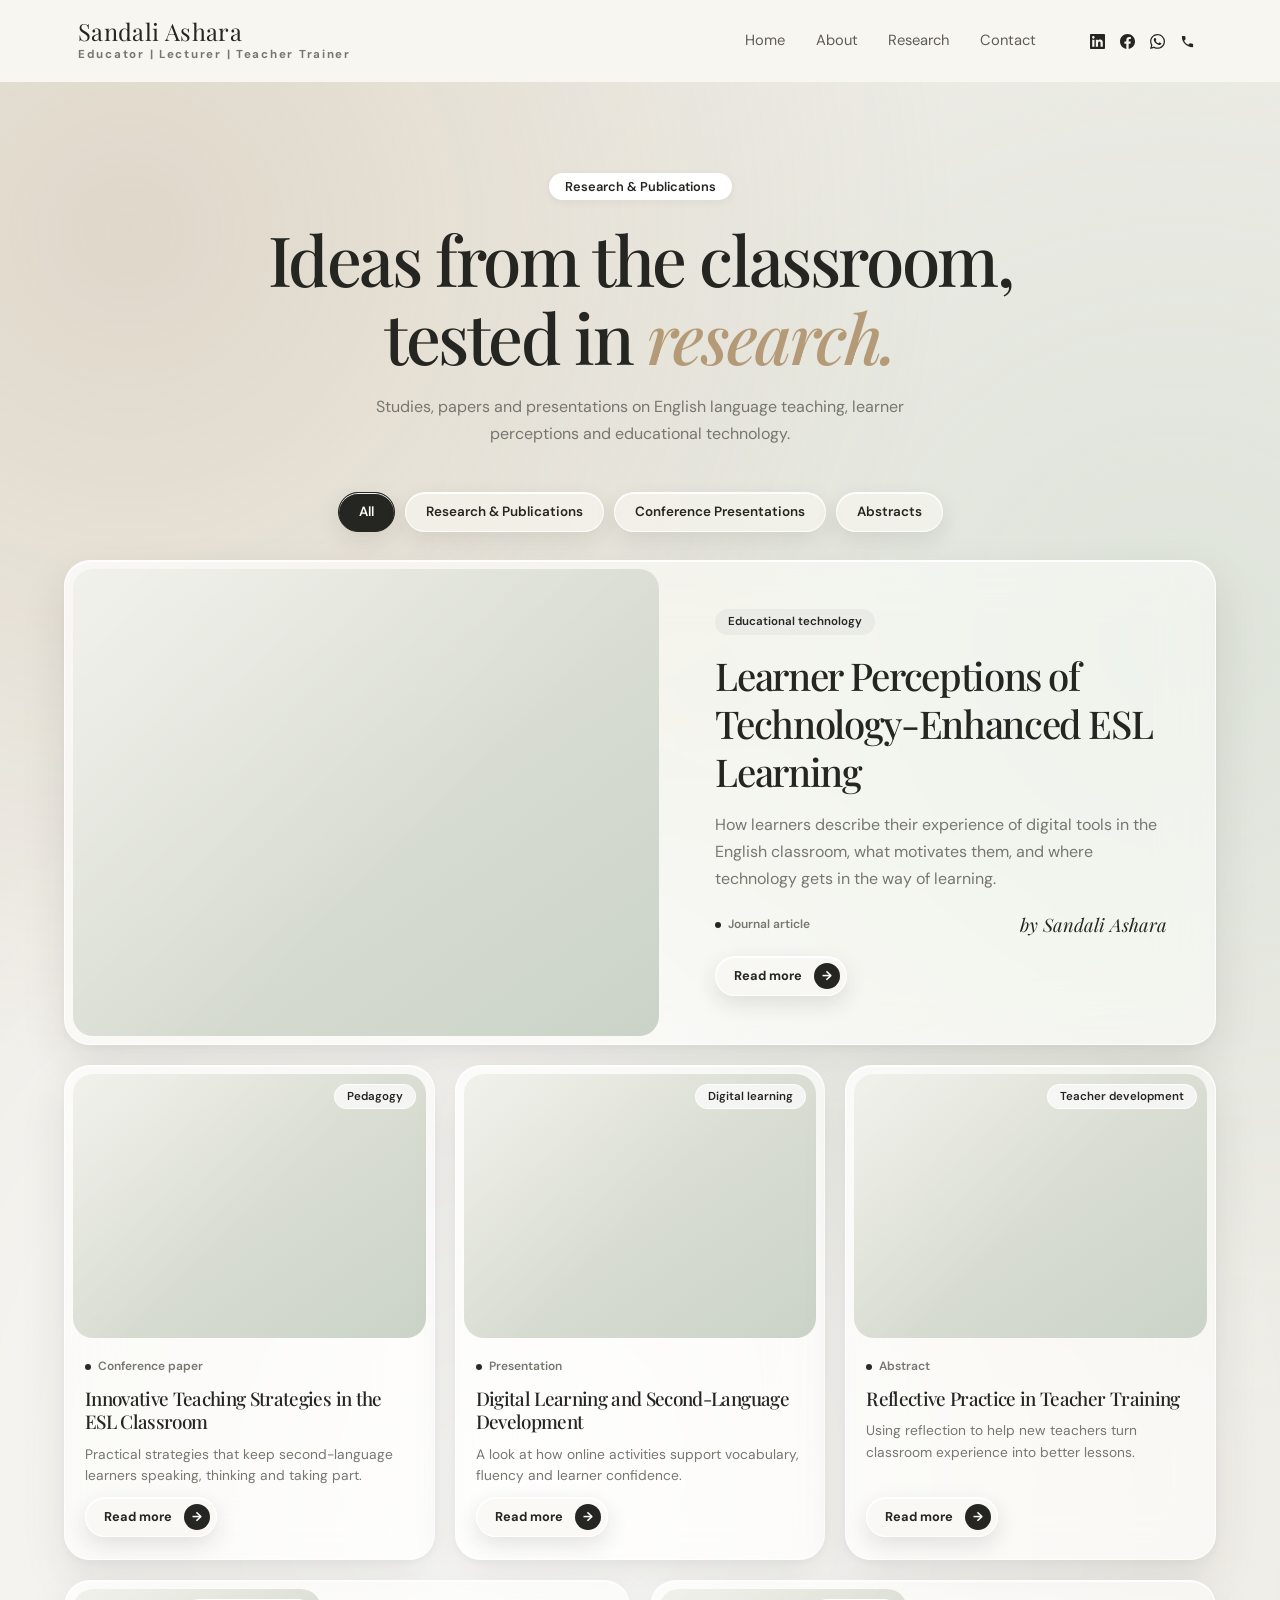
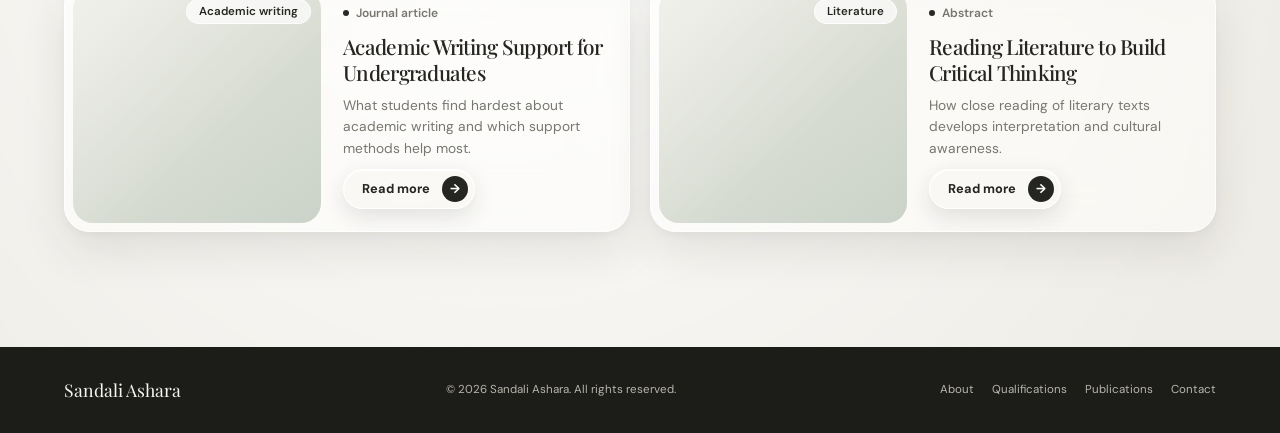
==== article.html @ e04f0fab "Add description of your changes here" ====
<!DOCTYPE html>
<html lang="en">
<head>

  <script async src="https://www.googletagmanager.com/gtm.js?id=GTM-PVGQPXVG"></script>
  <script>
  window.dataLayer = window.dataLayer || [];
  function gtag(){dataLayer.push(arguments);}
  gtag('js', new Date());
  </script>

  <meta charset="UTF-8">
  <meta name="viewport" content="width=device-width, initial-scale=1.0">
  <meta name="theme-color" content="#F8F6F1">
  <title>Research & Publications | Sandali Ashara</title>
  <meta name="description" content="Research and publications by Sandali Ashara in English language education, teaching strategies, educational technology and literature.">
  <link rel="icon" href="data:image/svg+xml,%3Csvg xmlns='http://www.w3.org/2000/svg' viewBox='0 0 64 64'%3E%3Crect width='64' height='64' rx='12' fill='%23252521'/%3E%3Ctext x='50%25' y='55%25' font-size='29' text-anchor='middle' fill='%23F8F6F1' font-family='Georgia'%3ESA%3C/text%3E%3C/svg%3E">

 <!-- EDIT HERE: Replace with the published website URL and social sharing image. -->
  <link rel="canonical" href="https://example.com/">
  <meta property="og:type" content="website">
  <meta property="og:title" content="Sandali Ashara | English Language Educator & Lecturer">
  <meta property="og:description" content="Empowering learners through language education, reflective teaching, and innovative learning experiences.">
  <meta property="og:url" content="https://example.com/">
  <meta property="og:image" content="https://imag.sandaliashara.com/asset/Sandali_Ashara_social_Banner.avif">
  <link rel="icon" href="data:image/svg+xml,%3Csvg xmlns='http://www.w3.org/2000/svg' viewBox='0 0 64 64'%3E%3Crect width='64' height='64' rx='12' fill='%23252521'/%3E%3Ctext x='50%25' y='55%25' font-size='29' text-anchor='middle' fill='%23F8F6F1' font-family='Georgia'%3ESA%3C/text%3E%3C/svg%3E">


  <link rel="preconnect" href="https://fonts.googleapis.com">
  <link rel="preconnect" href="https://fonts.gstatic.com" crossorigin>
  <link href="https://fonts.googleapis.com/css2?family=DM+Sans:wght@400;500;600;700&family=Playfair+Display:ital,wght@0,400;0,500;0,600;0,700;1,400;1,500&display=swap" rel="stylesheet">

  <style>
    /* =========================================================
       1. DESIGN TOKENS + BASE (same as home page)
       ========================================================= */
    :root {
      --ivory: #F8F6F1;
      --charcoal: #252521;
      --champagne: #B49A76;
      --sage: #DDE3DA;
      --muted: #77766F;
      --border: #E4E0D8;
      --white: #FFFFFF;
      --serif: "Playfair Display", Georgia, "Times New Roman", serif;
      --sans: "DM Sans", Arial, sans-serif;
      --container: 1180px;
      --gutter: clamp(20px, 5vw, 76px);
      --section-space: clamp(76px, 10vw, 142px);
      --ease: cubic-bezier(.22, .61, .36, 1);
      --duration: 650ms;
      --shadow: 0 22px 70px rgba(37, 37, 33, .10);
    }

    *, *::before, *::after { box-sizing: border-box; }
    html { scroll-behavior: smooth; scroll-padding-top: 90px; }
    body {
      margin: 0;
      background: var(--ivory);
      color: var(--charcoal);
      font-family: var(--sans);
      font-size: 16px;
      line-height: 1.7;
      -webkit-font-smoothing: antialiased;
      text-rendering: optimizeLegibility;
    }
    body.menu-open { overflow: hidden; }
    img { display: block; max-width: 100%; }
    a { color: inherit; text-decoration: none; }
    button, input, textarea { font: inherit; }
    button, a { -webkit-tap-highlight-color: transparent; }
    button { color: inherit; }
    ::selection { background: var(--sage); color: var(--charcoal); }
    :focus-visible { outline: 3px solid var(--champagne); outline-offset: 4px; }
    .container { width: min(var(--container), calc(100% - var(--gutter) * 2)); margin-inline: auto; }
    h1, h2, h3, p { margin-top: 0; }
    h1, h2, h3 { font-family: var(--serif); font-weight: 500; line-height: 1.12; letter-spacing: -.035em; }
    p { color: var(--muted); }
    .accent { color: var(--champagne); }

    /* =========================================================
       2. HEADER & NAVIGATION (unchanged from home page)
       ========================================================= */
    .site-header {
      position: sticky; top: 0; z-index: 1000; background: rgba(248,246,241,.94);
      border-bottom: 1px solid transparent; backdrop-filter: blur(16px);
      transition: border-color 250ms ease, box-shadow 250ms ease, background 250ms ease;
    }
    .site-header.is-scrolled { border-color: var(--border); box-shadow: 0 8px 28px rgba(37,37,33,.045); }
    .header-inner { min-height: 82px; display: flex; align-items: center; justify-content: space-between; gap: 28px; }
    .brand { display: inline-flex; flex-direction: column; gap: 1px; flex-shrink: 0; }
    .brand-name { font-family: var(--serif); font-size: 1.48rem; letter-spacing: .015em; line-height: 1.1; }
    .brand-tag { color: var(--muted); font-size: .72rem; font-weight: 700; letter-spacing: .15em; }
    .desktop-nav { display: flex; align-items: center; gap: clamp(15px, 2vw, 29px); margin-left: auto; }
    .nav-link { position: relative; padding: 10px 0; font-size: .76rem; color: #5f5d56; white-space: nowrap; }
    .nav-link::after { position: absolute; content: ""; left: 0; right: 100%; bottom: 4px; height: 1px; background: var(--champagne); transition: right 250ms var(--ease); }
    .nav-link:hover::after, .nav-link[aria-current="page"]::after { right: 0; }
    .header-socials { display: flex; align-items: center; gap: 0; margin-left: 18px; }
    .icon-link {
  width: 30px; height: 30px; display: inline-grid; place-items: center; border: 1px solid transparent;
  border-radius: 50%; color: var(--charcoal); transition: background 220ms ease, border-color 220ms ease, transform 220ms ease;
}
    .icon-link:hover { background: var(--white); border-color: var(--border); transform: translateY(-2px); }
    .icon-link svg { width: 15px; height: 15px; fill: currentColor; stroke: none; }
    .icon-link:hover { color: var(--champagne); }
    .menu-toggle { display: none; width: 44px; height: 44px; background: transparent; border: 1px solid var(--border); cursor: pointer; }
    .menu-toggle span { display: block; width: 18px; height: 1px; background: var(--charcoal); margin: 5px auto; transition: transform 220ms ease; }

    /* =========================================================
       3. RESEARCH PAGE CONTENT
       ========================================================= */
    .research-section {
      position: relative; overflow: hidden;
      padding-bottom: clamp(70px, 9vw, 120px);
      background:
        radial-gradient(circle at 10% 8%, rgba(180,154,118,.26), transparent 40%),
        radial-gradient(circle at 92% 30%, rgba(221,227,218,.95), transparent 44%),
        radial-gradient(circle at 40% 75%, rgba(255,255,255,.9), transparent 50%),
        #EFEDE7;
    }
    .research-intro { text-align: center; padding: clamp(48px, 7vw, 96px) 0 clamp(28px, 4vw, 44px); }
    .research-pill {
      display: inline-block; padding: 3px 16px; margin-bottom: 20px; border-radius: 999px;
      background: var(--white); font-size: .8rem; font-weight: 600; color: var(--charcoal);
      box-shadow: 0 2px 8px rgba(37,37,33,.06);
    }
    .research-intro h1 { max-width: 820px; margin: 0 auto 18px; font-size: clamp(2.4rem, 5.4vw, 4.6rem); }
    .research-intro h1 em { font-style: italic; color: var(--champagne); }
    .research-intro p { max-width: 560px; margin: 0 auto; }

    /* Category filter buttons */
    .research-filters { display: flex; flex-wrap: wrap; justify-content: center; gap: 10px; margin-bottom: 28px; }
    .filter-btn {
      padding: 8px 20px; border-radius: 999px; cursor: pointer;
      font-size: .84rem; font-weight: 600; color: var(--charcoal);
      border: 1px solid rgba(255,255,255,.85); background: rgba(248,246,241,.65);
      backdrop-filter: blur(20px) saturate(180%); -webkit-backdrop-filter: blur(20px) saturate(180%);
      box-shadow: 0 8px 22px rgba(37,37,33,.10), inset 0 1px 0 rgba(255,255,255,.95);
      transition: transform 300ms var(--ease), background 300ms var(--ease), color 300ms var(--ease);
    }
    .filter-btn:hover { transform: translateY(-2px); }
    .filter-btn:active { transform: scale(.96); }
    .filter-btn.is-active { background: var(--charcoal); border-color: var(--charcoal); color: var(--white); }

    /* Glass plate (same iPhone glass as the header and logo plates) */
    .glass {
      position: relative; overflow: hidden;
      border: 1px solid rgba(255,255,255,.8); border-radius: 26px;
      background: rgba(255,255,255,.55);
      backdrop-filter: blur(26px) saturate(180%);
      -webkit-backdrop-filter: blur(26px) saturate(180%);
      box-shadow: 0 18px 45px rgba(37,37,33,.10), 0 4px 10px rgba(37,37,33,.04), inset 0 1px 0 rgba(255,255,255,.95);
      transition: box-shadow 400ms var(--ease), background 400ms var(--ease), opacity 650ms var(--ease), transform 650ms var(--ease);
    }
    .glass::before {
      content: ""; position: absolute; inset: 0; z-index: 2; pointer-events: none;
      background: linear-gradient(135deg, rgba(255,255,255,.45), rgba(255,255,255,0) 40%);
    }
    @media (hover: hover) {
      .glass:hover { background: rgba(255,255,255,.78); box-shadow: 0 30px 70px rgba(37,37,33,.16), inset 0 1px 0 #fff; }
    }
    .cards-motion .glass { opacity: 0; transform: translateY(22px); }
    .cards-motion .glass.in { opacity: 1; transform: none; }

    /* Grid: 6 columns. Normal cards span 2 (3 per row) */
    .research-grid { display: grid; grid-template-columns: repeat(6, minmax(0, 1fr)); gap: 20px; margin-top: 20px; }
    .card { display: flex; flex-direction: column; }
    .research-grid .card { grid-column: span 2; }
    .thumb {
      position: relative; margin: 8px 8px 0; border-radius: 20px; overflow: hidden;
      aspect-ratio: 4 / 3; background: linear-gradient(145deg, #e7e7dd, #cbd3c8);
    }
    .thumb img { width: 100%; height: 100%; object-fit: cover; transition: transform 700ms var(--ease); }
    .glass:hover .thumb img { transform: scale(1.05); }
    .tag {
      position: absolute; top: 10px; right: 10px; z-index: 3; padding: 2px 12px; border-radius: 999px;
      font-size: .72rem; font-weight: 600; color: var(--charcoal);
      background: rgba(255,255,255,.7); border: 1px solid rgba(255,255,255,.8);
      backdrop-filter: blur(12px); -webkit-backdrop-filter: blur(12px);
    }
    .card-body { display: flex; flex-direction: column; flex: 1; gap: 10px; padding: 18px 20px 22px; }
    .card h3 { margin: 0; font-size: 1.18rem; line-height: 1.25; }
    .card .desc { margin: 0; font-size: .86rem; line-height: 1.55; }
    .meta { font-size: .75rem; font-weight: 600; color: var(--muted); }
    .meta::before { content: ""; display: inline-block; width: 6px; height: 6px; margin-right: 7px; border-radius: 50%; background: var(--charcoal); vertical-align: middle; }

    /* Wide cards (JS adds .wide to the last row when it is not full): image left, text right */
    .research-grid .card.wide { grid-column: span var(--span, 3); flex-direction: row; }
    .research-grid .card.wide .thumb { flex: 0 0 44%; margin: 8px; aspect-ratio: auto; min-height: 230px; }
    .research-grid .card.wide .card-body { justify-content: center; padding: 22px 24px 22px 14px; }
    .research-grid .card.wide h3 { font-size: 1.3rem; }

    /* Read more: glass pill */
    .more {
      align-self: flex-start; margin-top: auto; position: relative; overflow: hidden; isolation: isolate;
      display: inline-flex; align-items: center; gap: 12px; padding: 6px 6px 6px 18px; border-radius: 999px;
      font-size: .8rem; font-weight: 700; border: 1px solid rgba(255,255,255,.85);
      background: rgba(248,246,241,.65);
      backdrop-filter: blur(20px) saturate(180%); -webkit-backdrop-filter: blur(20px) saturate(180%);
      box-shadow: 0 8px 22px rgba(37,37,33,.12), inset 0 1px 0 rgba(255,255,255,.95);
      transition: transform 300ms var(--ease), box-shadow 300ms var(--ease);
    }
    .more .arrow {
      display: inline-grid; place-items: center; width: 26px; height: 26px; border-radius: 50%;
      background: var(--charcoal); color: var(--white); transition: transform 300ms var(--ease), background 300ms;
    }
    .more:hover { transform: translateY(-2px); }
    .more:hover .arrow { transform: translateX(3px); background: var(--champagne); }
    .more:active { transform: scale(.95); transition-duration: 120ms; }
    .more .ripple {
      position: absolute; z-index: -1; width: 20px; height: 20px; margin: -10px 0 0 -10px; border-radius: 50%;
      background: rgba(180,154,118,.45); pointer-events: none; transform: scale(0);
      animation: more-ripple 650ms var(--ease) forwards;
    }
    @keyframes more-ripple { to { transform: scale(14); opacity: 0; } }

    /* Featured (first) card */
    .featured { display: grid; grid-template-columns: 1.1fr 1fr; }
    .featured .thumb { margin: 8px; aspect-ratio: auto; min-height: 380px; }
    .featured .card-body { justify-content: center; padding: clamp(24px, 4vw, 48px); gap: 16px; }
    .featured h3 { margin: 0; font-size: clamp(1.8rem, 3vw, 2.7rem); }
    .featured .desc { max-width: 460px; margin: 0; font-size: 1rem; line-height: 1.7; }
    .featured .tag { position: static; align-self: flex-start; background: rgba(37,37,33,.06); border-color: transparent; }
    .featured .foot { display: flex; align-items: center; justify-content: space-between; gap: 16px; flex-wrap: wrap; }
    .featured .more { margin-top: 0; }
    .by { font-family: var(--serif); font-style: italic; font-size: 1.15rem; color: var(--charcoal); }

    /* Tablet: 2 columns, the odd last card fills the row */
    @media (max-width: 1100px) {
      .research-grid { grid-template-columns: repeat(2, minmax(0, 1fr)); }
      .research-grid .card,
      .research-grid .card.wide { grid-column: auto; }
      .research-grid .card.wide { flex-direction: column; }
      .research-grid .card.wide .thumb { flex: none; margin: 8px 8px 0; min-height: 0; aspect-ratio: 4 / 3; }
      .research-grid .card.wide .card-body { padding: 18px 20px 22px; justify-content: flex-start; }
      .research-grid .card.wide h3 { font-size: 1.18rem; }
      .research-grid .card:last-child:nth-child(odd) { grid-column: 1 / -1; }
      .research-grid .card:last-child:nth-child(odd) .thumb { aspect-ratio: 16 / 9; }
    }
    @media (max-width: 800px) {
      .featured { grid-template-columns: 1fr; }
      .featured .thumb { min-height: 240px; aspect-ratio: 16 / 10; }
    }
    /* Mobile: 1 column */
    @media (max-width: 620px) {
      .research-grid { grid-template-columns: 1fr; }
      .research-grid .card:last-child:nth-child(odd) { grid-column: auto; }
      .research-grid .card:last-child:nth-child(odd) .thumb { aspect-ratio: 4 / 3; }
    }

    /* =========================================================
       4. FOOTER (unchanged from home page)
       ========================================================= */
    .site-footer { background: #1c1c19; color: var(--ivory); padding: 28px 0; }
    .footer-inner { display: flex; justify-content: space-between; align-items: center; gap: 20px; }
    .footer-brand { font-family: var(--serif); font-size: 1.1rem; }
    .footer-copy, .footer-links { color: #b7b5ac; font-size: .72rem; }
    .footer-links { display: flex; gap: 18px; flex-wrap: wrap; }
    .footer-links a:hover { color: var(--ivory); }

    /* =========================================================
       5. HEADER / FOOTER RESPONSIVE (unchanged from home page)
       ========================================================= */
    @media (max-width: 1100px) {
      .desktop-nav { gap: 15px; }
      .nav-link { font-size: .71rem; }
      .header-inner { gap: 18px; }
      .header-socials { gap: 3px; }
    }
    @media (max-width: 900px) {
      .header-inner { min-height: 74px; }
      .desktop-nav {
        display: none; position: fixed; inset: 74px 0 0; padding: 28px var(--gutter) 40px;
        background: var(--ivory); flex-direction: column; align-items: stretch; gap: 0;
        overflow-y: auto; border-top: 1px solid var(--border);
      }
      .desktop-nav.is-open { display: flex; }
      .nav-link { font-size: 1.05rem; padding: 17px 0; border-bottom: 1px solid var(--border); }
      .nav-link::after { display: none; }
      .header-socials { margin-left: auto; }
      .menu-toggle { display: block; }
    }
    @media (max-width: 620px) {
      :root { --gutter: 22px; --section-space: 74px; }
      body { font-size: 15px; }
      .header-inner { min-height: 68px; gap: 10px; }
      .brand-name { font-size: 1.1rem; }
      .brand-tag { font-size: .5rem; }
      .desktop-nav { inset-block-start: 68px; }
      .header-socials { gap: 0; }
      .icon-link { width: 32px; height: 34px; }
      .icon-link svg { width: 16px; height: 16px; }
      .menu-toggle { width: 39px; height: 39px; flex-shrink: 0; }
      .footer-inner { align-items: flex-start; flex-direction: column; gap: 12px; }
      .footer-links { gap: 14px; }
    }
    @media (max-width: 360px) {
      .header-socials .icon-link:first-child { display: none; }
      .brand-name { font-size: 1rem; }
    }

/* =========================================================
   MOBILE MENU: Apple-style glass panel + animation
   ========================================================= */
.nav-socials { display: none; }

@media (max-width: 900px) {
  .site-header {
    background: transparent;
    backdrop-filter: none;
    -webkit-backdrop-filter: none;
  }
  .site-header::before {
    content: "";
    position: absolute;
    inset: 0;
    z-index: -1;
    background: rgba(248,246,241,.72);
    backdrop-filter: blur(20px) saturate(180%);
    -webkit-backdrop-filter: blur(20px) saturate(180%);
  }

  .header-socials { display: none; }
  .menu-toggle { margin-left: auto; }

  .menu-toggle span { transition: transform 300ms var(--ease); }
  .menu-toggle[aria-expanded="true"] span:first-child { transform: translateY(3px) rotate(45deg); }
  .menu-toggle[aria-expanded="true"] span:last-child { transform: translateY(-3px) rotate(-45deg); }

  .desktop-nav {
    display: flex;
    position: fixed;
    top: 82px;
    left: 14px;
    right: 14px;
    bottom: auto;
    max-height: calc(100vh - 100px);
    max-height: calc(100dvh - 100px);
    padding: 10px 24px 22px;
    margin: 0;
    flex-direction: column;
    align-items: stretch;
    gap: 0;
    overflow-y: auto;
    border: 1px solid rgba(255,255,255,.65);
    border-radius: 26px;
    background: rgba(248,246,241,.58);
    backdrop-filter: blur(30px) saturate(190%);
    -webkit-backdrop-filter: blur(30px) saturate(190%);
    box-shadow: 0 24px 60px rgba(37,37,33,.18), inset 0 1px 0 rgba(255,255,255,.8);
    opacity: 0;
    visibility: hidden;
    pointer-events: none;
    transform: translateY(-14px) scale(.97);
    transform-origin: top right;
    transition: opacity 320ms var(--ease), transform 420ms var(--ease), visibility 0s linear 420ms;
  }
  .desktop-nav.is-open {
    opacity: 1;
    visibility: visible;
    pointer-events: auto;
    transform: translateY(0) scale(1);
    transition: opacity 320ms var(--ease), transform 420ms var(--ease), visibility 0s;
  }

  .nav-link {
    border-bottom: 1px solid rgba(37,37,33,.08);
    font-size: 1.5rem;
    opacity: 0;
    transform: translateY(10px);
    transition: opacity 400ms var(--ease), transform 400ms var(--ease);
  }
  .nav-link:nth-child(5) { border-bottom: 0; }
  .desktop-nav.is-open .nav-link { opacity: 1; transform: none; }
  .desktop-nav.is-open .nav-link:nth-child(1) { transition-delay: 80ms; }
  .desktop-nav.is-open .nav-link:nth-child(2) { transition-delay: 130ms; }
  .desktop-nav.is-open .nav-link:nth-child(3) { transition-delay: 180ms; }
  .desktop-nav.is-open .nav-link:nth-child(4) { transition-delay: 230ms; }
  .desktop-nav.is-open .nav-link:nth-child(5) { transition-delay: 280ms; }

  .nav-socials {
    display: flex;
    justify-content: center;
    align-items: center;
    border-top: 0;
    gap: 10px;
    margin-top: 10px;
    padding-top: 20px;
    opacity: 0;
    transform: translateY(10px);
    transition: opacity 400ms var(--ease), transform 400ms var(--ease);
  }
  .desktop-nav.is-open .nav-socials { opacity: 1; transform: none; transition-delay: 340ms; }
  .nav-socials .icon-link {
    width: 30px;
    height: 30px;
    background: rgba(255,255,255,.55);
    border-color: rgba(255,255,255,.8);
  }
  .nav-socials .icon-link svg { width: 15px; height: 15px; }
}

@media (max-width: 620px) {
  .desktop-nav { top: 76px; }
}

    @media (prefers-reduced-motion: reduce) {
      html { scroll-behavior: auto; }
      *, *::before, *::after { animation-duration: .01ms !important; animation-iteration-count: 1 !important; transition-duration: .01ms !important; scroll-behavior: auto !important; }
      .cards-motion .glass { opacity: 1 !important; transform: none !important; }
    }

    @media (min-width: 901px) {
  .desktop-nav .nav-link {
    font-size: .92rem;
  }
  .desktop-nav { gap: clamp(18px, 2.4vw, 34px); }
}

/* =========================================================
   DESKTOP: floating glass header on scroll
   ========================================================= */
@media (min-width: 901px) {
  .site-header {
    top: 0;
    background: transparent;
    backdrop-filter: none;
    -webkit-backdrop-filter: none;
    border-color: transparent;
    box-shadow: none;
    transition: top 450ms var(--ease);
  }

  .site-header::before {
    content: "";
    position: absolute;
    z-index: -1;
    top: 0;
    bottom: 0;
    left: 0;
    right: 0;
    background: rgba(248,246,241,.94);
    border: 1px solid transparent;
    border-radius: 0;
    backdrop-filter: blur(16px);
    -webkit-backdrop-filter: blur(16px);
    transition:
      left 450ms var(--ease),
      right 450ms var(--ease),
      top 450ms var(--ease),
      bottom 450ms var(--ease),
      border-radius 450ms var(--ease),
      background 450ms var(--ease),
      border-color 450ms var(--ease),
      box-shadow 450ms var(--ease);
  }

  .site-header.is-scrolled { top: 12px; }

  .site-header.is-scrolled::before {
    left: max(16px, calc((100% - 1240px) / 2));
    right: max(16px, calc((100% - 1240px) / 2));
    bottom: -2px;
    background: rgba(248,246,241,.58);
    border-color: rgba(255,255,255,.7);
    border-radius: 999px;
    backdrop-filter: blur(26px) saturate(180%);
    -webkit-backdrop-filter: blur(26px) saturate(180%);
    box-shadow: 0 18px 50px rgba(37,37,33,.14), inset 0 1px 0 rgba(255,255,255,.85);
  }

  .site-header.is-scrolled .header-inner {
    animation: header-pop 520ms var(--ease);
  }
  @keyframes header-pop {
    from { transform: translateY(-8px) scale(.985); opacity: .6; }
    to   { transform: translateY(0) scale(1); opacity: 1; }
  }

  .header-inner {
    min-height: 82px;
    padding-inline: 14px;
    transition: padding 450ms var(--ease);
  }
  .site-header.is-scrolled .header-inner { padding-inline: 34px; }
}

@media (min-width: 901px) {
  .site-header,
  .site-header.is-scrolled {
    border-bottom: 0 !important;
    border-color: transparent !important;
    box-shadow: none !important;
  }
}

@media (max-width: 900px) {
  .desktop-nav .nav-link {
    font-size: 1rem !important;
    text-align: center;
    padding: 15px 0;
  }
}

/* =========================================================
   MOBILE: floating glass header on scroll (small corners)
   ========================================================= */
@media (max-width: 900px) {
  .site-header {
    top: 0;
    border-bottom: 0 !important;
    border-color: transparent !important;
    box-shadow: none !important;
    transition: top 450ms var(--ease);
  }

  .site-header::before {
    top: 0;
    bottom: 0;
    left: 0;
    right: 0;
    background: rgba(248,246,241,.94);
    border: 1px solid transparent;
    border-radius: 0;
    transition:
      left 450ms var(--ease),
      right 450ms var(--ease),
      top 450ms var(--ease),
      bottom 450ms var(--ease),
      border-radius 450ms var(--ease),
      background 450ms var(--ease),
      border-color 450ms var(--ease),
      box-shadow 450ms var(--ease);
  }

  .site-header.is-scrolled { top: 10px; }

  .site-header.is-scrolled::before {
    left: 12px;
    right: 12px;
    bottom: -2px;
    background: rgba(248,246,241,.58);
    border-color: rgba(255,255,255,.7);
    border-radius: 14px;
    backdrop-filter: blur(26px) saturate(180%);
    -webkit-backdrop-filter: blur(26px) saturate(180%);
    box-shadow: 0 14px 40px rgba(37,37,33,.14), inset 0 1px 0 rgba(255,255,255,.85);
  }

  .site-header.is-scrolled .header-inner {
    animation: header-pop-m 520ms var(--ease);
  }
  @keyframes header-pop-m {
    from { transform: translateY(-8px) scale(.985); opacity: .6; }
    to   { transform: translateY(0) scale(1); opacity: 1; }
  }

  .header-inner { padding-inline: 4px; transition: padding 450ms var(--ease); }
  .site-header.is-scrolled .header-inner { padding-inline: 18px; }

  .site-header.is-scrolled .desktop-nav { top: 84px; }
}

@media (max-width: 620px) {
  .site-header.is-scrolled .desktop-nav { top: 76px; }
}

@media (max-width: 900px) {
  .site-header .desktop-nav {
    top: 84px;
    max-height: calc(100vh - 104px);
    max-height: calc(100dvh - 104px);
  }
  .site-header.is-scrolled .desktop-nav {
    top: 98px;
    max-height: calc(100vh - 118px);
    max-height: calc(100dvh - 118px);
  }
}

@media (max-width: 620px) {
  .site-header .desktop-nav {
    top: 78px;
    max-height: calc(100vh - 98px);
    max-height: calc(100dvh - 98px);
  }
  .site-header.is-scrolled .desktop-nav {
    top: 92px;
    max-height: calc(100vh - 112px);
    max-height: calc(100dvh - 112px);
  }
}





/* =========================================================
   MESSAGE POPUP (expands from the Read more button)
   ========================================================= */
body.msg-lock { overflow: hidden; }
.msg-backdrop {
  position: fixed; inset: 0; z-index: 2000; background: rgba(37,37,33,.26);
  opacity: 0; visibility: hidden;
  backdrop-filter: blur(0) saturate(100%); -webkit-backdrop-filter: blur(0) saturate(100%);
  transition: opacity 450ms var(--ease), backdrop-filter 450ms var(--ease), -webkit-backdrop-filter 450ms var(--ease), visibility 0s linear 450ms;
}
.msg-backdrop.show {
  opacity: 1; visibility: visible;
  backdrop-filter: blur(14px) saturate(140%); -webkit-backdrop-filter: blur(14px) saturate(140%);
  transition-delay: 0s;
}
.msg-card {
  position: fixed; z-index: 2001; display: none; overflow: hidden; overscroll-behavior: contain;
  border: 1px solid rgba(255,255,255,.75);
  background: rgba(250,248,243,.64);
  backdrop-filter: blur(34px) saturate(190%); -webkit-backdrop-filter: blur(34px) saturate(190%);
  box-shadow: 0 34px 90px rgba(37,37,33,.24), 0 6px 16px rgba(37,37,33,.06), inset 0 1px 0 rgba(255,255,255,.9);
  will-change: left, top, width, height;
}
.msg-card::before {
  content: ""; position: absolute; inset: 0; pointer-events: none;
  background: linear-gradient(140deg, rgba(255,255,255,.5), rgba(255,255,255,0) 42%);
}
.msg-inner { position: relative; z-index: 2; display: flex; flex-direction: column; gap: 8px; padding: 16px 18px 18px; }

.msg-head { display: flex; align-items: center; justify-content: space-between; gap: 12px; margin-bottom:4px;} 

.msg-title { margin: 0; font-size: 1.35rem; }
.msg-title em { font-style: italic; color: var(--champagne); }
.msg-x {
  width: 34px; height: 34px; display: grid; place-items: center; flex-shrink: 0; cursor: pointer;
  border-radius: 50%; font-size: 1.3rem; line-height: 1; color: var(--charcoal);
  border: 1px solid rgba(255,255,255,.85); background: rgba(255,255,255,.55);
  transition: transform 300ms var(--ease), background 300ms var(--ease);
}
.msg-x:hover { transform: rotate(90deg); background: #fff; }
.msg-label { font-size: .74rem; font-weight: 700; letter-spacing: .08em; text-transform: uppercase; color: var(--muted); margin-bottom: -4px; }

.msg-field {
  width: 100%;
  padding: 10px 14px;
  font-size: 15px;
  color: var(--charcoal);
  border: 1px solid rgba(37,37,33,.09);
  border-radius: 12px;
  background: rgba(255,255,255,.55);
  box-shadow: inset 0 1px 2px rgba(37,37,33,.04);
  transition: border-color 250ms ease, background 250ms ease, box-shadow 250ms ease;
}

.msg-field::placeholder { color: #9b9a92; }
.msg-field:focus { outline: none; border-color: var(--champagne); background: rgba(255,255,255,.9); box-shadow: 0 0 0 4px rgba(180,154,118,.18); }

.msg-text {
  min-height: 90px;
  resize: vertical;
  border-radius: 16px;
  line-height: 1.5;
}

.msg-error { min-height: 1.2em; margin: 0; font-size: .8rem; font-weight: 600; color: #a2483b; }
.msg-send {
  width: 100%; padding: 14px 20px; cursor: pointer; border: 0; border-radius: 999px;
  font-size: .95rem; font-weight: 700; color: #fff; background: var(--charcoal);
  box-shadow: 0 12px 26px rgba(37,37,33,.22);
  transition: transform 300ms var(--ease), background 300ms var(--ease), opacity 300ms;
}
.msg-send:hover { background: #3a3a34; transform: translateY(-2px); }
.msg-send:active { transform: scale(.97); }
.msg-send:disabled { opacity: .65; cursor: progress; transform: none; }
.msg-cancel {
  align-self: center; padding: 7px 22px; cursor: pointer; border-radius: 999px;
  font-size: .8rem; font-weight: 600; color: var(--charcoal);
  border: 1px solid rgba(255,255,255,.85); background: rgba(255,255,255,.5);
  transition: transform 300ms var(--ease), background 300ms var(--ease);
}
.msg-cancel:hover { background: #fff; transform: translateY(-1px); }
.msg-cancel:active { transform: scale(.95); }
.msg-toast {
  position: fixed; z-index: 2100; top: 22px; left: 50%; opacity: 0; pointer-events: none;
  transform: translate(-50%, -60px); display: inline-flex; align-items: center; gap: 10px;
  padding: 11px 22px 11px 12px; border-radius: 999px; font-size: .92rem; font-weight: 700; color: var(--charcoal);
  border: 1px solid rgba(255,255,255,.8); background: rgba(250,248,243,.7);
  backdrop-filter: blur(26px) saturate(180%); -webkit-backdrop-filter: blur(26px) saturate(180%);
  box-shadow: 0 18px 50px rgba(37,37,33,.18), inset 0 1px 0 rgba(255,255,255,.9);
}
.msg-tick { display: grid; place-items: center; width: 26px; height: 26px; border-radius: 50%; background: var(--charcoal); color: #fff; font-size: .8rem; }
@media (max-width: 620px) {

  .msg-card{
    max-height: calc(100dvh - 20px);
  }

  .msg-inner{
    padding: 14px 16px 16px;
    gap: 6px;
  }

  .msg-title{
    font-size:1.1rem;
  }

  .msg-field{
    padding:9px 12px;
    font-size:14px;
  }

  .msg-text{
    min-height:80px;
  }

  .msg-send,
  .msg-cancel{
    padding:12px 10px;
  }
}


  </style>
</head>

<body>
  <!-- =======================================================
       HEADER — Replace placeholder contact/social destinations
       ======================================================= -->
  <header class="site-header" id="siteHeader">
    <div class="container header-inner">
      <a class="brand" href="index.html" aria-label="Sandali Ashara — Home">
        <span class="brand-name">Sandali Ashara</span>
        <span class="brand-tag">Educator | Lecturer | Teacher Trainer</span>
      </a>

      <nav class="desktop-nav" id="primaryNav" aria-label="Main navigation">
        <a class="nav-link" href="index.html">Home</a>
        <a class="nav-link" href="index.html#about">About</a>
        <a class="nav-link" href="article.html">Research</a>
        <a class="nav-link" href="index.html#contact">Contact</a>
      </nav>

      <div class="header-socials" aria-label="Contact and social links">
  <!-- LinkedIn -->
  <a class="icon-link" href="https://lk.linkedin.com/in/sandali-ashara-78029792" target="_blank" rel="noopener noreferrer" data-placeholder-link aria-label="LinkedIn profile" title="LinkedIn">
    <svg viewBox="0 0 24 24" aria-hidden="true"><path d="M20.447 20.452h-3.554v-5.569c0-1.328-.027-3.037-1.852-3.037-1.853 0-2.136 1.445-2.136 2.939v5.667H9.351V9h3.414v1.561h.046c.477-.9 1.637-1.85 3.37-1.85 3.601 0 4.267 2.37 4.267 5.455v6.286zM5.337 7.433a2.062 2.062 0 1 1 0-4.125 2.062 2.062 0 0 1 0 4.125zM7.119 20.452H3.555V9h3.564v11.452zM22.225 0H1.771C.792 0 0 .774 0 1.729v20.542C0 23.227.792 24 1.771 24h20.451C23.2 24 24 23.227 24 22.271V1.729C24 .774 23.2 0 22.222 0h.003z"/></svg>
  </a>

  <!-- Facebook -->
<a class="icon-link" href="https://facebook.com/SandaliLit/" target="_blank" rel="noopener noreferrer" data-placeholder-link aria-label="Facebook profile (update link)" title="Facebook">
  <svg viewBox="0 0 24 24" aria-hidden="true"><path d="M24 12.073c0-6.627-5.373-12-12-12s-12 5.373-12 12c0 5.99 4.388 10.954 10.125 11.854v-8.385H7.078v-3.47h3.047V9.43c0-3.007 1.792-4.669 4.533-4.669 1.312 0 2.686.235 2.686.235v2.953H15.83c-1.491 0-1.956.925-1.956 1.874v2.25h3.328l-.532 3.47h-2.796v8.385C19.612 23.027 24 18.062 24 12.073z"/></svg>
</a>

<!-- WhatsApp -->
  <a class="icon-link" href="https://wa.me/94713164826" target="_blank" rel="noopener noreferrer" data-placeholder-link aria-label="WhatsApp (update link)" title="WhatsApp">
    <svg viewBox="0 0 24 24" aria-hidden="true"><path d="M17.472 14.382c-.297-.149-1.758-.867-2.03-.967-.273-.099-.471-.148-.67.15-.197.297-.767.966-.94 1.164-.173.199-.347.223-.644.075-.297-.15-1.255-.463-2.39-1.475-.883-.788-1.48-1.761-1.653-2.059-.173-.297-.018-.458.13-.606.134-.133.298-.347.446-.52.149-.174.198-.298.298-.497.099-.198.05-.371-.025-.52-.075-.149-.669-1.612-.916-2.207-.242-.579-.487-.5-.669-.51-.173-.008-.371-.01-.57-.01-.198 0-.52.074-.792.372-.272.297-1.04 1.016-1.04 2.479 0 1.462 1.065 2.875 1.213 3.074.149.198 2.096 3.2 5.077 4.487.709.306 1.262.489 1.694.625.712.227 1.36.195 1.871.118.571-.085 1.758-.719 2.006-1.413.248-.694.248-1.289.173-1.413-.074-.124-.272-.198-.57-.347m-5.421 7.403h-.004a9.87 9.87 0 0 1-5.031-1.378l-.361-.214-3.741.982.998-3.648-.235-.374a9.86 9.86 0 0 1-1.51-5.26c.001-5.45 4.436-9.884 9.888-9.884 2.64 0 5.122 1.03 6.988 2.898a9.825 9.825 0 0 1 2.893 6.994c-.003 5.45-4.437 9.884-9.885 9.884m8.413-18.297A11.815 11.815 0 0 0 12.05 0C5.495 0 .16 5.335.157 11.892c0 2.096.547 4.142 1.588 5.945L.057 24l6.305-1.654a11.882 11.882 0 0 0 5.683 1.448h.005c6.554 0 11.89-5.335 11.893-11.893a11.821 11.821 0 0 0-3.48-8.413z"/></svg>
  </a>

  <!-- Telephone -->
  <a class="icon-link" href="tel:+94713164826" data-placeholder-link aria-label="Telephone (update number)" title="Call">
    <svg viewBox="0 0 24 24" aria-hidden="true"><path d="M6.62 10.79c1.44 2.83 3.76 5.14 6.59 6.59l2.2-2.2c.27-.27.67-.36 1.02-.24 1.12.37 2.33.57 3.57.57.55 0 1 .45 1 1V20c0 .55-.45 1-1 1-9.39 0-17-7.61-17-17 0-.55.45-1 1-1h3.5c.55 0 1 .45 1 1 0 1.25.2 2.45.57 3.57.11.35.03.74-.25 1.02l-2.2 2.2z"/></svg>
  </a>

  
</div>

      <button class="menu-toggle" id="menuToggle" type="button" aria-label="Open navigation menu" aria-controls="primaryNav" aria-expanded="false">
        <span></span><span></span>
      </button>
    </div>
  </header>

  <main>
    <!-- RESEARCH & PUBLICATIONS (filter buttons + cards are rendered by the script) -->
    <section class="research-section" id="research" aria-labelledby="researchTitle">
      <div class="container">
        <div class="research-intro">
          <span class="research-pill">Research &amp; Publications</span>
          <h1 id="researchTitle">Ideas from the classroom, tested in <em>research.</em></h1>
          <p>Studies, papers and presentations on English language teaching, learner perceptions and educational technology.</p>
        </div>
        <div class="research-filters" id="researchFilters" aria-label="Filter by category"></div>
        <div id="featuredSlot"></div>
        <div class="research-grid" id="researchGrid"></div>
      </div>
    </section>
  </main>

  <!-- FOOTER -->
  <footer class="site-footer">
    <div class="container footer-inner">
      <a class="footer-brand" href="#home">Sandali Ashara</a>
      <span class="footer-copy">© <span id="copyrightYear">2026</span> Sandali Ashara. All rights reserved.</span>
      <nav class="footer-links" aria-label="Footer navigation">
        <a href="#about">About</a>
        <a href="#qualifications">Qualifications</a>
        <a href="#publications">Publications</a>
        <a href="#contact">Contact</a>
        
      </nav>
    </div>
  </footer>

  <script>
    /* =========================================================
       EDIT HERE: categories and research items
       cat = research | conference | abstracts
       The first item of each list becomes the big card.
       Titles and descriptions are SAMPLE text. Replace with real research.
       ========================================================= */
    const IMG = "https://imag.sandaliashara.com/research/";

    /* The 3 categories + All. The ids are used in the URL: article.html?cat=conference */
    const CATEGORIES = [
      { id: "all", label: "All" },
      { id: "research", label: "Research & Publications" },
      { id: "conference", label: "Conference Presentations" },
      { id: "abstracts", label: "Abstracts" }
    ];

    const RESEARCH = [
      { cat: "research", title: "Learner Perceptions of Technology-Enhanced ESL Learning", tag: "Educational technology", type: "Journal article",
        desc: "How learners describe their experience of digital tools in the English classroom, what motivates them, and where technology gets in the way of learning.",
        image: IMG + "research01.jpg", link: "#" },
      { cat: "conference", title: "Innovative Teaching Strategies in the ESL Classroom", tag: "Pedagogy", type: "Conference paper",
        desc: "Practical strategies that keep second-language learners speaking, thinking and taking part.",
        image: IMG + "research02.jpg", link: "#" },
      { cat: "conference", title: "Digital Learning and Second-Language Development", tag: "Digital learning", type: "Presentation",
        desc: "A look at how online activities support vocabulary, fluency and learner confidence.",
        image: IMG + "research03.jpg", link: "#" },
      { cat: "abstracts", title: "Reflective Practice in Teacher Training", tag: "Teacher development", type: "Abstract",
        desc: "Using reflection to help new teachers turn classroom experience into better lessons.",
        image: IMG + "research04.jpg", link: "#" },
      { cat: "research", title: "Academic Writing Support for Undergraduates", tag: "Academic writing", type: "Journal article",
        desc: "What students find hardest about academic writing and which support methods help most.",
        image: IMG + "research05.jpg", link: "#" },
      { cat: "abstracts", title: "Reading Literature to Build Critical Thinking", tag: "Literature", type: "Abstract",
        desc: "How close reading of literary texts develops interpretation and cultural awareness.",
        image: IMG + "research06.jpg", link: "#" }
    ];

    /* ---------- Card templates ---------- */
    const esc = (s) => String(s).replace(/[&<>"]/g, (c) => ({ "&": "&amp;", "<": "&lt;", ">": "&gt;", '"': "&quot;" }[c]));

    const thumb = (r, tagInside) => `
      <div class="thumb">
        <img src="${esc(r.image)}" alt="${esc(r.title)}" loading="lazy" onerror="this.style.display='none'">
        ${tagInside ? `<span class="tag">${esc(r.tag)}</span>` : ""}
      </div>`;

    const moreBtn = (r) => `
      <a class="more" href="${esc(r.link)}" target="_blank" rel="noopener noreferrer"
         onclick="if(this.getAttribute('href')==='#')event.preventDefault()"
         aria-label="Read more: ${esc(r.title)} (opens in a new tab)">
        Read more <span class="arrow" aria-hidden="true">→</span>
      </a>`;

    const featuredHTML = (f) => `
      <article class="glass card featured">
        ${thumb(f, false)}
        <div class="card-body">
          <span class="tag">${esc(f.tag)}</span>
          <h3>${esc(f.title)}</h3>
          <p class="desc">${esc(f.desc)}</p>
          <div class="foot">
            <span class="meta">${esc(f.type)}</span>
            <span class="by">by Sandali Ashara</span>
          </div>
          ${moreBtn(f)}
        </div>
      </article>`;

    const cardHTML = (r) => `
      <article class="glass card">
        ${thumb(r, true)}
        <div class="card-body">
          <span class="meta">${esc(r.type)}</span>
          <h3>${esc(r.title)}</h3>
          <p class="desc">${esc(r.desc)}</p>
          ${moreBtn(r)}
        </div>
      </article>`;

    /* ---------- Fade-in observer ---------- */
    let cardObserver = null;
    if (!window.matchMedia("(prefers-reduced-motion: reduce)").matches && "IntersectionObserver" in window) {
      document.documentElement.classList.add("cards-motion");
      cardObserver = new IntersectionObserver((entries) => {
        entries.forEach((entry) => {
          if (entry.isIntersecting) {
            const i = [...entry.target.parentElement.children].indexOf(entry.target);
            entry.target.style.transitionDelay = (i % 4) * 80 + "ms";
            entry.target.classList.add("in");
            cardObserver.unobserve(entry.target);
          }
        });
      }, { threshold: 0.12 });
    }

    /* ---------- Render one category ---------- */
    const featuredSlot = document.getElementById("featuredSlot");
    const researchGrid = document.getElementById("researchGrid");
    const filterBar = document.getElementById("researchFilters");

    function render(cat) {
      const list = cat === "all" ? RESEARCH : RESEARCH.filter((r) => r.cat === cat);
      const [first, ...rest] = list;

      featuredSlot.innerHTML = first ? featuredHTML(first) : "";
      researchGrid.innerHTML = rest.map(cardHTML).join("");

      /* If the last row is not full (1 or 2 leftover cards), make those cards wide */
      const leftover = rest.length % 3;
      if (leftover) {
        [...researchGrid.children].slice(-leftover).forEach((card) => {
          card.classList.add("wide");
          card.style.setProperty("--span", 6 / leftover);
        });
      }

      filterBar.querySelectorAll(".filter-btn").forEach((b) => {
        const on = b.dataset.cat === cat;
        b.classList.toggle("is-active", on);
        b.setAttribute("aria-pressed", String(on));
      });

      if (cardObserver) document.querySelectorAll(".glass").forEach((c) => cardObserver.observe(c));
    }

    function setCategory(cat) {
      render(cat);
      try {   /* keep the URL in sync so the page can be shared/bookmarked */
        const url = new URL(window.location.href);
        if (cat === "all") url.searchParams.delete("cat"); else url.searchParams.set("cat", cat);
        history.replaceState(null, "", url);
      } catch (e) { /* ignore (some browsers block this on local files) */ }
    }

    /* Build the filter buttons */
    CATEGORIES.forEach((c) => {
      const b = document.createElement("button");
      b.type = "button";
      b.className = "filter-btn";
      b.dataset.cat = c.id;
      b.textContent = c.label;
      b.addEventListener("click", () => setCategory(c.id));
      filterBar.appendChild(b);
    });

    /* First load: read ?cat= from the URL (no value or unknown value = All) */
    const requested = new URLSearchParams(window.location.search).get("cat");
    render(CATEGORIES.some((c) => c.id === requested) ? requested : "all");

    /* Read more: ripple from the press point */
    document.addEventListener("pointerdown", (event) => {
      const btn = event.target.closest(".more");
      if (!btn) return;
      const rect = btn.getBoundingClientRect();
      const ripple = document.createElement("span");
      ripple.className = "ripple";
      ripple.style.left = (event.clientX - rect.left) + "px";
      ripple.style.top = (event.clientY - rect.top) + "px";
      btn.appendChild(ripple);
      ripple.addEventListener("animationend", () => ripple.remove());
    });

    /* =========================================================
       1. SMALL CONFIGURATION — (unchanged from home page)
       ========================================================= */
    const SITE_CONFIG = {
      mobileBreakpoint: 900,
      headerScrollThreshold: 12
    };

    /* =========================================================
       2. MOBILE NAVIGATION
       ========================================================= */
    const menuToggle = document.getElementById("menuToggle");
    const primaryNav = document.getElementById("primaryNav");

    function closeMobileMenu() {
      if (!menuToggle || !primaryNav) return;
      primaryNav.classList.remove("is-open");
      menuToggle.setAttribute("aria-expanded", "false");
      menuToggle.setAttribute("aria-label", "Open navigation menu");
      document.body.classList.remove("menu-open");
    }

    if (menuToggle && primaryNav) {
      menuToggle.addEventListener("click", () => {
        const isOpen = menuToggle.getAttribute("aria-expanded") === "true";
        menuToggle.setAttribute("aria-expanded", String(!isOpen));
        menuToggle.setAttribute("aria-label", isOpen ? "Open navigation menu" : "Close navigation menu");
        primaryNav.classList.toggle("is-open", !isOpen);
        document.body.classList.toggle("menu-open", !isOpen);
      });

      primaryNav.querySelectorAll("a").forEach((link) => {
        link.addEventListener("click", closeMobileMenu);
      });

      document.addEventListener("keydown", (event) => {
        if (event.key === "Escape") closeMobileMenu();
      });

      window.addEventListener("resize", () => {
        if (window.innerWidth > SITE_CONFIG.mobileBreakpoint) closeMobileMenu();
      });
    }

    /* Copy the social icons into the mobile menu (shown only on mobile via CSS) */
    const headerSocials = document.querySelector(".header-socials");
    if (headerSocials && primaryNav) {
      const navSocials = headerSocials.cloneNode(true);
      navSocials.className = "nav-socials";
      navSocials.removeAttribute("aria-label");
      primaryNav.appendChild(navSocials);
    }

    /* =========================================================
       3. HEADER SCROLL STATE
       ========================================================= */
    const siteHeader = document.getElementById("siteHeader");

    function updateHeaderState() {
      if (!siteHeader) return;
      siteHeader.classList.toggle("is-scrolled", window.scrollY > SITE_CONFIG.headerScrollThreshold);
    }

    updateHeaderState();
    window.addEventListener("scroll", updateHeaderState, { passive: true });

    /* =========================================================
       5. FOOTER YEAR
       ========================================================= */
    const copyrightYear = document.getElementById("copyrightYear");
    if (copyrightYear) copyrightYear.textContent = new Date().getFullYear();

    /* =========================================================
       6. PLACEHOLDER LINK GUARD
       ========================================================= */
    document.querySelectorAll("[data-placeholder-link]").forEach((link) => {
      link.addEventListener("click", (event) => {
        if (link.getAttribute("href") === "#") {
          event.preventDefault();
        }
      });
    });


      /* =========================================================
   MESSAGE POPUP: Read more button expands into a message card
   ========================================================= */
(function () {
  /* EDIT HERE: your free Web3Forms access key (web3forms.com) */
  var KEY = "361e912d-f138-4a2e-9784-da7316a677d7";
  var ENDPOINT = "https://api.web3forms.com/submit";
  var SUCCESS_TEXT = "Info sent!";

  var reduce = window.matchMedia("(prefers-reduced-motion: reduce)").matches;
  var OPEN_MS = reduce ? 1 : 400, CLOSE_MS = reduce ? 1 : 300;
  var SPRING = "cubic-bezier(.34,1.38,.5,1)";   /* slight overshoot = spring feel */
  var SMOOTH = "cubic-bezier(.65,0,.25,1)";

  var backdrop = document.createElement("div"); backdrop.className = "msg-backdrop";
  var card = document.createElement("div"); card.className = "msg-card";
  card.setAttribute("role", "dialog"); card.setAttribute("aria-modal", "true"); card.setAttribute("aria-label", "Send a message");
  card.innerHTML =
    '<form class="msg-inner" novalidate>' +
      '<div class="msg-head"><h3 class="msg-title">Start a <em>conversation</em></h3>' +
      '<button class="msg-x" type="button" aria-label="Close">&times;</button></div>' +
      '<label class="msg-label" for="msgText">Your message</label>' +
      '<textarea id="msgText" class="msg-field msg-text" rows="6"></textarea>' +
      '<input id="msgName" class="msg-field" type="text" placeholder="Your name" autocomplete="name">' +
      '<input id="msgPhone" class="msg-field" type="tel" inputmode="tel" placeholder="Phone number" autocomplete="tel">' +
      '<input id="msgEmail" class="msg-field" type="email" placeholder="Email address" autocomplete="email" inputmode="email">' +
      '<p class="msg-hint">Phone number or email: at least one is required.</p>' +
      '<p class="msg-error" role="alert"></p>' +
      '<button class="msg-send" type="submit">Send</button>' +
    '</form>';
  var toast = document.createElement("div"); toast.className = "msg-toast";
  toast.innerHTML = '<span class="msg-tick">\u2713</span><span></span>';
  toast.lastChild.textContent = SUCCESS_TEXT;
  document.body.append(backdrop, card, toast);

  var form = card.querySelector("form"), text = card.querySelector("#msgText"),
      nameI = card.querySelector("#msgName"), phoneI = card.querySelector("#msgPhone"),emailI = card.querySelector("#msgEmail"),
      err = card.querySelector(".msg-error"), send = card.querySelector(".msg-send");
  var openBtn = null, title = "", isOpen = false, closing = false, busy = false;

  function clearAnims() { card.getAnimations().forEach(function (a) { a.cancel(); }); form.getAnimations().forEach(function (a) { a.cancel(); }); }

  function target() {
  var w = Math.min(500, window.innerWidth - 20);

  card.style.width = w + "px";
  card.style.height = "auto";

  var vh = window.visualViewport
    ? window.visualViewport.height
    : window.innerHeight;

  var h = Math.min(card.scrollHeight, vh - 20);

  return {
    w: w,
    h: h,
    l: (window.innerWidth - w) / 2,
    t: 10
  };
}


  function place(t) {
    card.style.left = t.l + "px"; card.style.top = t.t + "px";
    card.style.width = t.w + "px"; card.style.height = t.h + "px"; card.style.borderRadius = "30px";
  }

  function openCard(btn) {
    if (isOpen) return;
    isOpen = true; openBtn = btn;
    title = (btn.closest(".card").querySelector("h3") || {}).textContent || "your research";
    title = title.trim();
    text.value = 'Hello Sandali, I came across "' + title + '". Can I discuss this further with you?';
    err.textContent = "";
    clearAnims();

    var r = btn.getBoundingClientRect();
    card.style.display = "block"; card.style.overflow = "hidden";
    var t = target(); place(t);
    form.style.opacity = "0";
    backdrop.classList.add("show"); document.body.classList.add("msg-lock");
    btn.style.visibility = "hidden";

    var a = card.animate([
      { left: r.left + "px", top: r.top + "px", width: r.width + "px", height: r.height + "px", borderRadius: (r.height / 2) + "px" },
      { left: t.l + "px", top: t.t + "px", width: t.w + "px", height: t.h + "px", borderRadius: "30px" }
    ], { duration: OPEN_MS, easing: SPRING, fill: "both" });
    var f = form.animate([{ opacity: 0, transform: "translateY(10px)" }, { opacity: 1, transform: "none" }],
      { duration: reduce ? 1 : 380, delay: reduce ? 0 : 220, easing: "ease-out", fill: "both" });
    f.onfinish = function () { form.style.opacity = "1"; };
    a.onfinish = function () {
      card.style.overflowY = "auto";
      text.focus({ preventScroll: true });
      text.setSelectionRange(text.value.length, text.value.length);
    };
  }

  function closeCard() {
    if (!isOpen || closing) return;
    closing = true;
    var cur = card.getBoundingClientRect(), r = openBtn.getBoundingClientRect();
    card.style.overflow = "hidden";
    form.animate([{ opacity: 1 }, { opacity: 0 }], { duration: reduce ? 1 : 170, easing: "ease-in", fill: "both" });
    var a = card.animate([
      { left: cur.left + "px", top: cur.top + "px", width: cur.width + "px", height: cur.height + "px", borderRadius: "30px" },
      { left: r.left + "px", top: r.top + "px", width: r.width + "px", height: r.height + "px", borderRadius: (r.height / 2) + "px" }
    ], { duration: CLOSE_MS, delay: reduce ? 0 : 90, easing: SMOOTH, fill: "both" });
    backdrop.classList.remove("show");
    a.onfinish = function () {
      card.style.display = "none"; clearAnims();
      openBtn.style.visibility = ""; document.body.classList.remove("msg-lock");
      try { openBtn.focus({ preventScroll: true }); } catch (e) {}
      isOpen = false; closing = false;
    };
  }

  function shake(el) { el.animate([{ transform: "translateX(0)" }, { transform: "translateX(-7px)" }, { transform: "translateX(6px)" }, { transform: "translateX(-4px)" }, { transform: "translateX(0)" }], { duration: 360 }); }

  function showToast() {
    toast.getAnimations().forEach(function (a) { a.cancel(); });
    toast.animate([
      { opacity: 0, transform: "translate(-50%,-70px) scale(.92)" },
      { opacity: 1, transform: "translate(-50%,0) scale(1)", offset: .2 },
      { opacity: 1, transform: "translate(-50%,0) scale(1)", offset: .78 },
      { opacity: 0, transform: "translate(-50%,-16px) scale(.96)" }
    ], { duration: reduce ? 1800 : 3000, delay: reduce ? 0 : 380, easing: SPRING, fill: "both" });
  }

  phoneI.addEventListener("input", function () {
  this.value = this.value.replace(/[^\d+\-()\s]/g, "");
  });



  form.addEventListener("submit", function (e) {
    e.preventDefault();
    if (busy) return;
    var m = text.value.trim(), n = nameI.value.trim(), p = phoneI.value.trim(), em = emailI.value.trim(), bad = null, msg = "";
    if (!m) { bad = text; msg = "Please write a message."; }
    else if (!n) { bad = nameI; msg = "Please enter your name."; }
    else if (!p && !em) { bad = phoneI; msg = "Please enter a phone number or an email."; }
    else if (p && !/^\+?[\d\s\-()]{7,}$/.test(p)) { bad = phoneI; msg = "Please enter a valid phone number."; }
    else if (em && !/^[^\s@]+@[^\s@]+\.[^\s@]{2,}$/.test(em)) { bad = emailI; msg = "Please enter a valid email address."; }
    if (bad) { err.textContent = msg; shake(bad); bad.focus(); return; }

    busy = true; send.disabled = true; send.textContent = "Sending\u2026"; err.textContent = "";
    fetch(ENDPOINT, {
      method: "POST",
      headers: { "Content-Type": "application/json", "Accept": "application/json" },
      body: JSON.stringify({ access_key: KEY,subject: "Research enquiry: " + title, from_name: n, name: n, email: em, phone: p, message: m, research: title, page: window.location.href})

    }).then(function (res) { return res.json(); }).then(function (d) {
      if (!d.success) throw new Error("fail");
      busy = false; send.disabled = false; send.textContent = "Send";
      nameI.value = ""; phoneI.value = "";
      closeCard(); showToast();
    }).catch(function () {
      busy = false; send.disabled = false; send.textContent = "Send";
      err.textContent = "Could not send. Please check your connection and try again.";
    });
  });

  card.querySelector(".msg-x").addEventListener("click", closeCard);
  // card.querySelector(".msg-cancel").addEventListener("click", closeCard);
  backdrop.addEventListener("click", closeCard);
  document.addEventListener("keydown", function (e) { if (e.key === "Escape") closeCard(); });
  function updatePopupPosition(){
  if (isOpen && !closing) {
    clearAnims();
    place(target());
    card.style.overflowY = "auto";
    form.style.opacity = "1";
  }
}

window.addEventListener("resize", updatePopupPosition);

if(window.visualViewport){
  window.visualViewport.addEventListener("resize", updatePopupPosition);
}

  /* Any Read more button opens the popup */
  document.addEventListener("click", function (e) {
    var b = e.target.closest(".more");
    if (!b) return;
    e.preventDefault();
    openCard(b);
  });
})();




  </script>
</body>
</html>
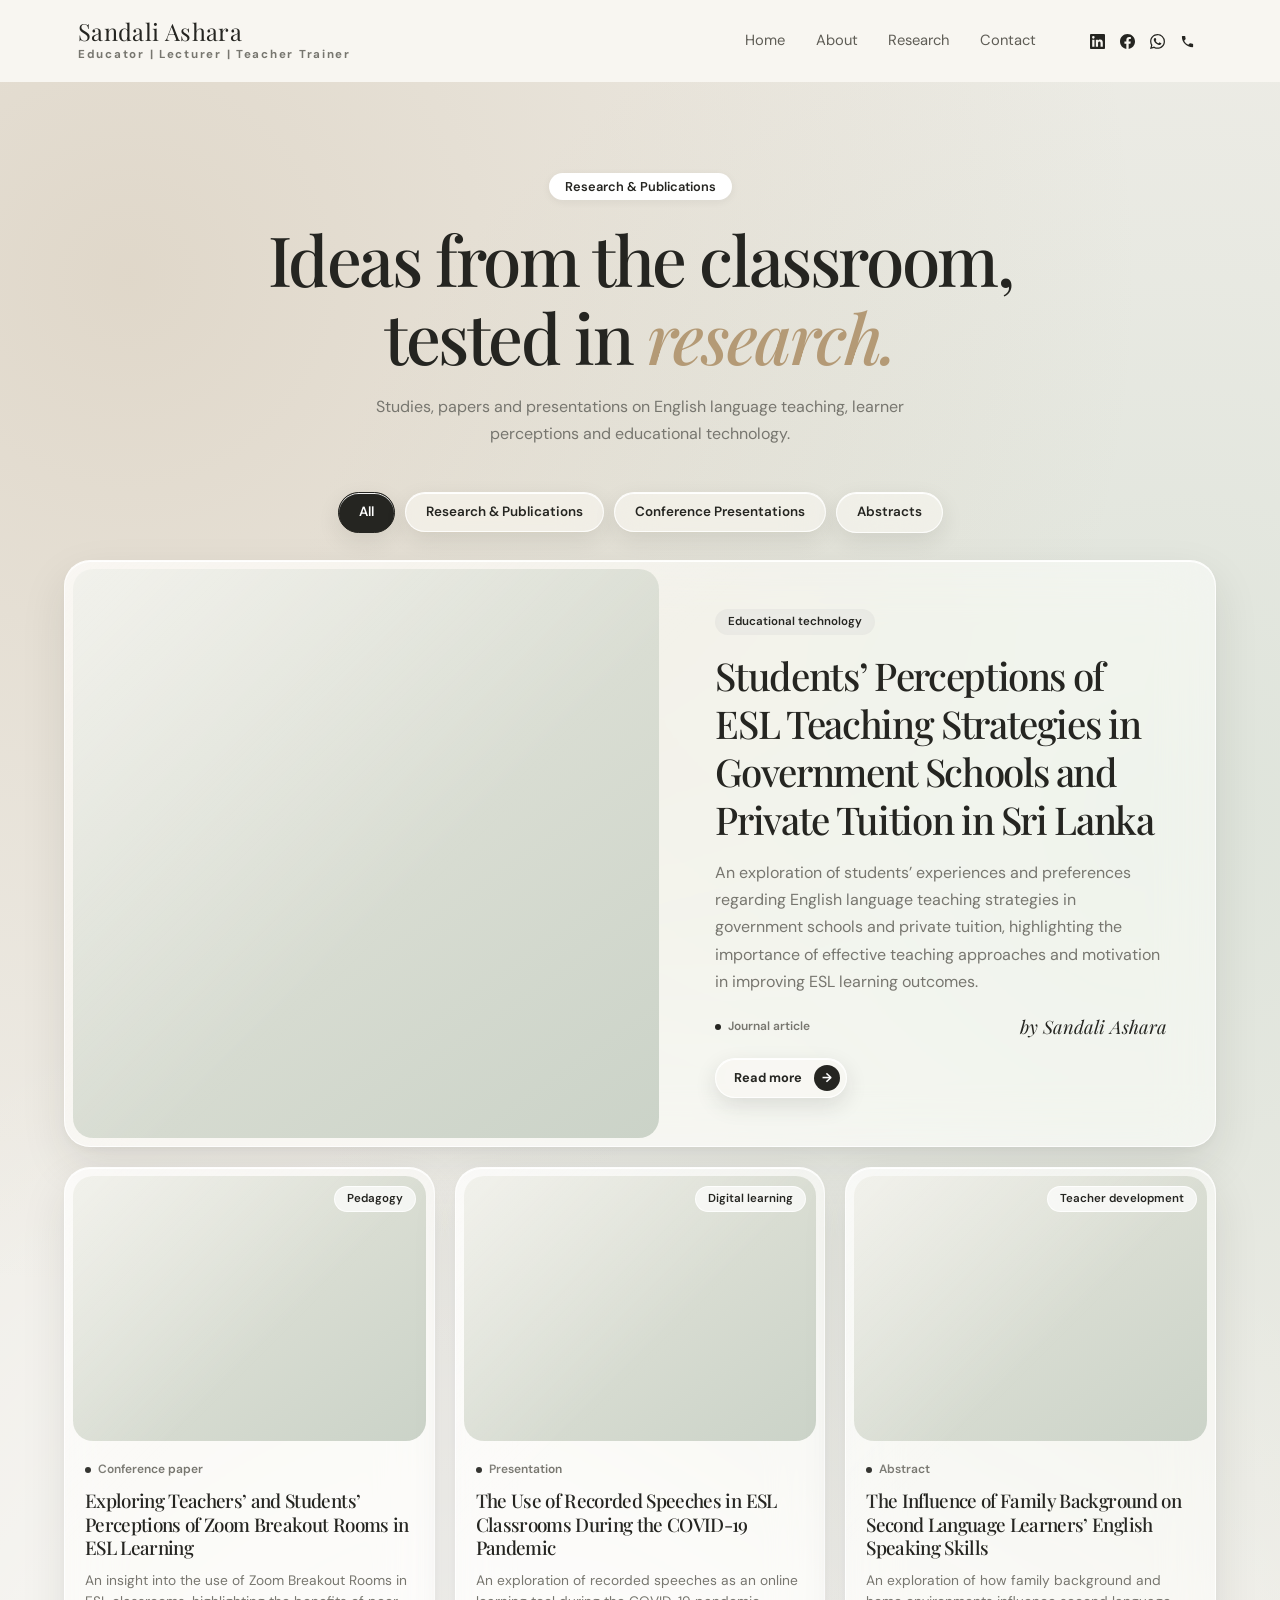
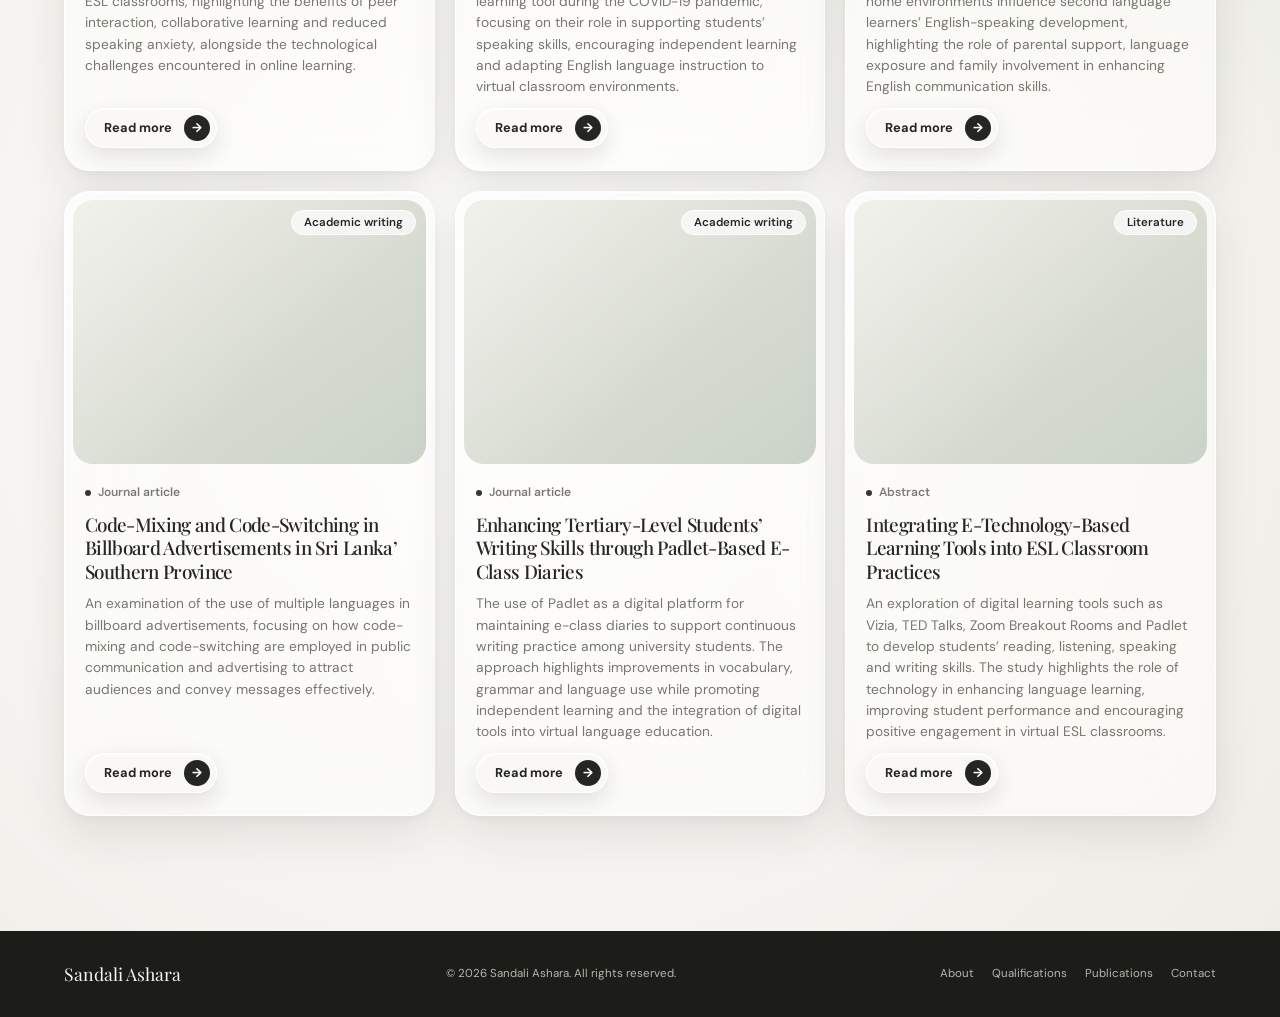
==== commit b47d4251: "Your commit message here" ====
--- a/article.html
+++ b/article.html
@@ -2,12 +2,15 @@
 <html lang="en">
 <head>
 
-  <script async src="https://www.googletagmanager.com/gtm.js?id=GTM-PVGQPXVG"></script>
-  <script>
+  <!-- Google tag (gtag.js) -->
+<script async src="https://www.googletagmanager.com/gtag/js?id=G-GMGGY9VG9R"></script>
+<script>
   window.dataLayer = window.dataLayer || [];
   function gtag(){dataLayer.push(arguments);}
   gtag('js', new Date());
-  </script>
+
+  gtag('config', 'G-GMGGY9VG9R');
+</script>
 
   <meta charset="UTF-8">
   <meta name="viewport" content="width=device-width, initial-scale=1.0">
@@ -17,13 +20,13 @@
   <link rel="icon" href="data:image/svg+xml,%3Csvg xmlns='http://www.w3.org/2000/svg' viewBox='0 0 64 64'%3E%3Crect width='64' height='64' rx='12' fill='%23252521'/%3E%3Ctext x='50%25' y='55%25' font-size='29' text-anchor='middle' fill='%23F8F6F1' font-family='Georgia'%3ESA%3C/text%3E%3C/svg%3E">
 
  <!-- EDIT HERE: Replace with the published website URL and social sharing image. -->
-  <link rel="canonical" href="https://example.com/">
+  <link rel="canonical" href="https://www.sandaliashara.com">
   <meta property="og:type" content="website">
   <meta property="og:title" content="Sandali Ashara | English Language Educator & Lecturer">
   <meta property="og:description" content="Empowering learners through language education, reflective teaching, and innovative learning experiences.">
-  <meta property="og:url" content="https://example.com/">
+  <meta property="og:url" content="https://www.sandaliashara.com/">
   <meta property="og:image" content="https://imag.sandaliashara.com/asset/Sandali_Ashara_social_Banner.avif">
-  <link rel="icon" href="data:image/svg+xml,%3Csvg xmlns='http://www.w3.org/2000/svg' viewBox='0 0 64 64'%3E%3Crect width='64' height='64' rx='12' fill='%23252521'/%3E%3Ctext x='50%25' y='55%25' font-size='29' text-anchor='middle' fill='%23F8F6F1' font-family='Georgia'%3ESA%3C/text%3E%3C/svg%3E">
+  <link rel="icon" type="image/png" href="https://imag.sandaliashara.com/asset/SA_iconfavilcon.png">
 
 
   <link rel="preconnect" href="https://fonts.googleapis.com">
@@ -817,23 +820,26 @@
     ];
 
     const RESEARCH = [
-      { cat: "research", title: "Learner Perceptions of Technology-Enhanced ESL Learning", tag: "Educational technology", type: "Journal article",
-        desc: "How learners describe their experience of digital tools in the English classroom, what motivates them, and where technology gets in the way of learning.",
+      { cat: "research", title: "Students’ Perceptions of ESL Teaching Strategies in Government Schools and Private Tuition in Sri Lanka", tag: "Educational technology", type: "Journal article",
+        desc: "An exploration of students’ experiences and preferences regarding English language teaching strategies in government schools and private tuition, highlighting the importance of effective teaching approaches and motivation in improving ESL learning outcomes.",
         image: IMG + "research01.jpg", link: "#" },
-      { cat: "conference", title: "Innovative Teaching Strategies in the ESL Classroom", tag: "Pedagogy", type: "Conference paper",
-        desc: "Practical strategies that keep second-language learners speaking, thinking and taking part.",
+      { cat: "conference", title: "Exploring Teachers’ and Students’ Perceptions of Zoom Breakout Rooms in ESL Learning", tag: "Pedagogy", type: "Conference paper",
+        desc: "An insight into the use of Zoom Breakout Rooms in ESL classrooms, highlighting the benefits of peer interaction, collaborative learning and reduced speaking anxiety, alongside the technological challenges encountered in online learning.",
         image: IMG + "research02.jpg", link: "#" },
-      { cat: "conference", title: "Digital Learning and Second-Language Development", tag: "Digital learning", type: "Presentation",
-        desc: "A look at how online activities support vocabulary, fluency and learner confidence.",
+      { cat: "conference", title: "The Use of Recorded Speeches in ESL Classrooms During the COVID-19 Pandemic", tag: "Digital learning", type: "Presentation",
+        desc: "An exploration of recorded speeches as an online learning tool during the COVID-19 pandemic, focusing on their role in supporting students’ speaking skills, encouraging independent learning and adapting English language instruction to virtual classroom environments.",
         image: IMG + "research03.jpg", link: "#" },
-      { cat: "abstracts", title: "Reflective Practice in Teacher Training", tag: "Teacher development", type: "Abstract",
-        desc: "Using reflection to help new teachers turn classroom experience into better lessons.",
+      { cat: "conference", title: "The Influence of Family Background on Second Language Learners’ English Speaking Skills", tag: "Teacher development", type: "Abstract",
+        desc: "An exploration of how family background and home environments influence second language learners’ English-speaking development, highlighting the role of parental support, language exposure and family involvement in enhancing English communication skills.",
         image: IMG + "research04.jpg", link: "#" },
-      { cat: "research", title: "Academic Writing Support for Undergraduates", tag: "Academic writing", type: "Journal article",
-        desc: "What students find hardest about academic writing and which support methods help most.",
+      { cat: "conference", title: "Code-Mixing and Code-Switching in Billboard Advertisements in Sri Lanka’ Southern Province", tag: "Academic writing", type: "Journal article",
+        desc: "An examination of the use of multiple languages in billboard advertisements, focusing on how code-mixing and code-switching are employed in public communication and advertising to attract audiences and convey messages effectively.",
         image: IMG + "research05.jpg", link: "#" },
-      { cat: "abstracts", title: "Reading Literature to Build Critical Thinking", tag: "Literature", type: "Abstract",
-        desc: "How close reading of literary texts develops interpretation and cultural awareness.",
+       { cat: "conference", title: "Enhancing Tertiary-Level Students’ Writing Skills through Padlet-Based E-Class Diaries", tag: "Academic writing", type: "Journal article",
+        desc: "The use of Padlet as a digital platform for maintaining e-class diaries to support continuous writing practice among university students. The approach highlights improvements in vocabulary, grammar and language use while promoting independent learning and the integration of digital tools into virtual language education.",
+        image: IMG + "research05.jpg", link: "#" },
+      { cat: "abstracts", title: "Integrating E-Technology-Based Learning Tools into ESL Classroom Practices", tag: "Literature", type: "Abstract",
+        desc: "An exploration of digital learning tools such as Vizia, TED Talks, Zoom Breakout Rooms and Padlet to develop students’ reading, listening, speaking and writing skills. The study highlights the role of technology in enhancing language learning, improving student performance and encouraging positive engagement in virtual ESL classrooms.",
         image: IMG + "research06.jpg", link: "#" }
     ];
 
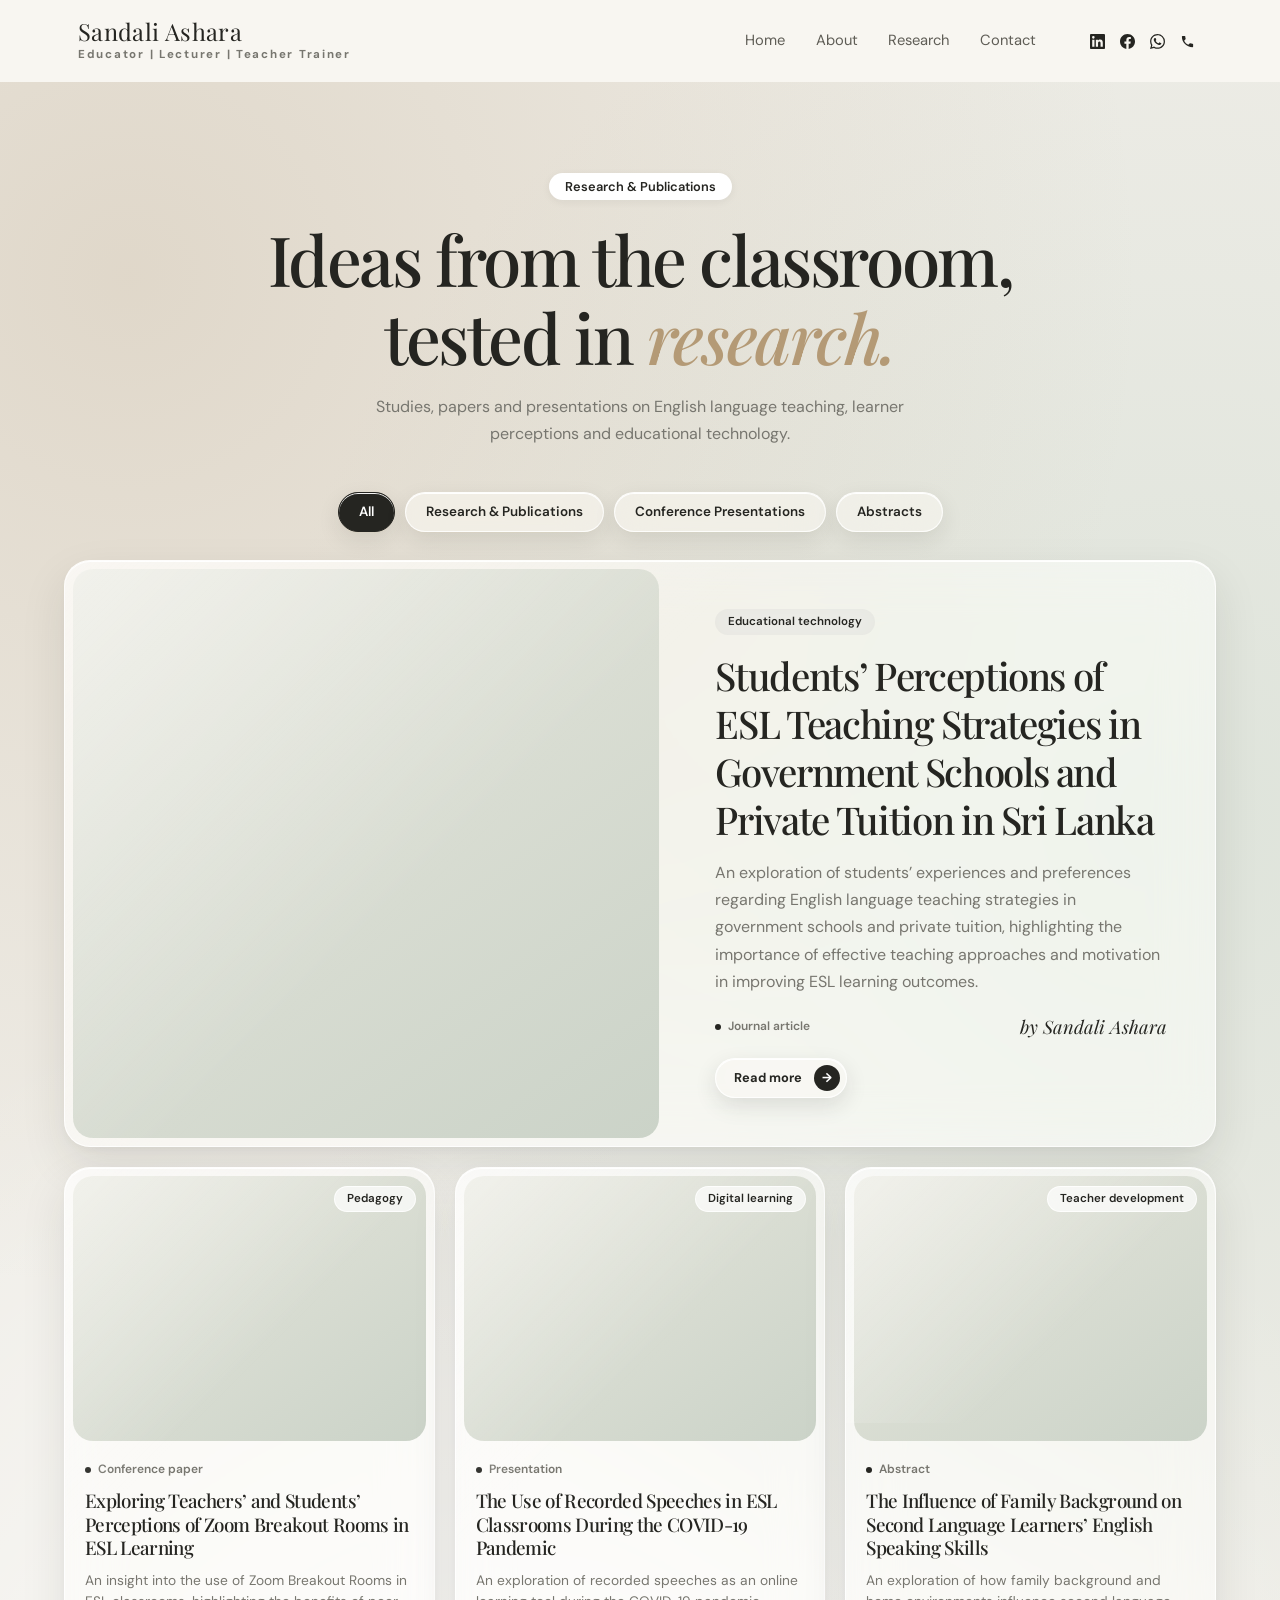
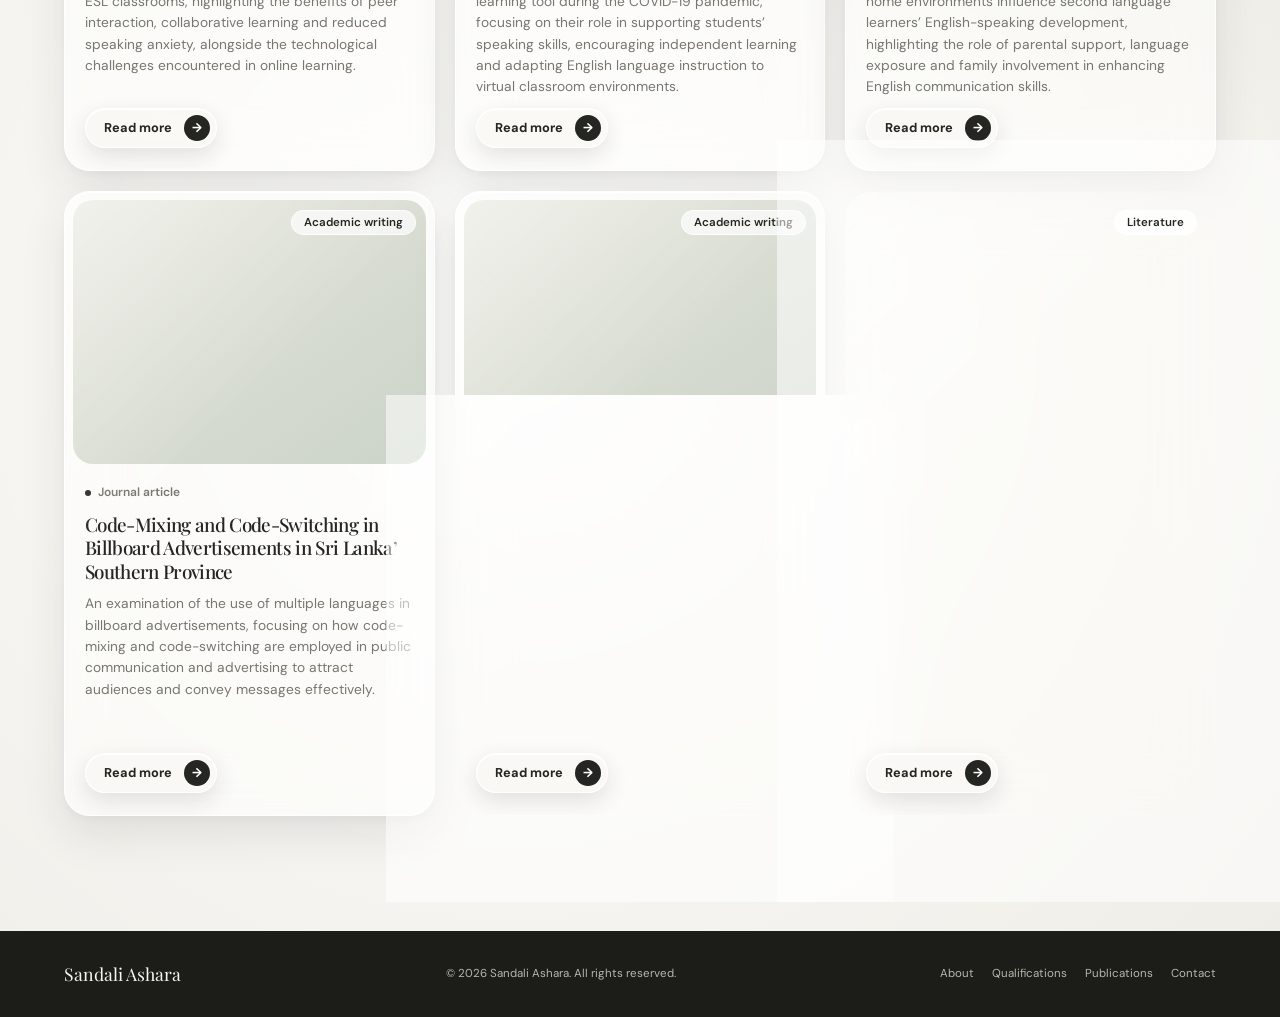
==== commit 075700e3: "Your commit message here" ====
--- a/article.html
+++ b/article.html
@@ -17,8 +17,7 @@
   <meta name="theme-color" content="#F8F6F1">
   <title>Research & Publications | Sandali Ashara</title>
   <meta name="description" content="Research and publications by Sandali Ashara in English language education, teaching strategies, educational technology and literature.">
-  <link rel="icon" href="data:image/svg+xml,%3Csvg xmlns='http://www.w3.org/2000/svg' viewBox='0 0 64 64'%3E%3Crect width='64' height='64' rx='12' fill='%23252521'/%3E%3Ctext x='50%25' y='55%25' font-size='29' text-anchor='middle' fill='%23F8F6F1' font-family='Georgia'%3ESA%3C/text%3E%3C/svg%3E">
-
+  
  <!-- EDIT HERE: Replace with the published website URL and social sharing image. -->
   <link rel="canonical" href="https://www.sandaliashara.com">
   <meta property="og:type" content="website">
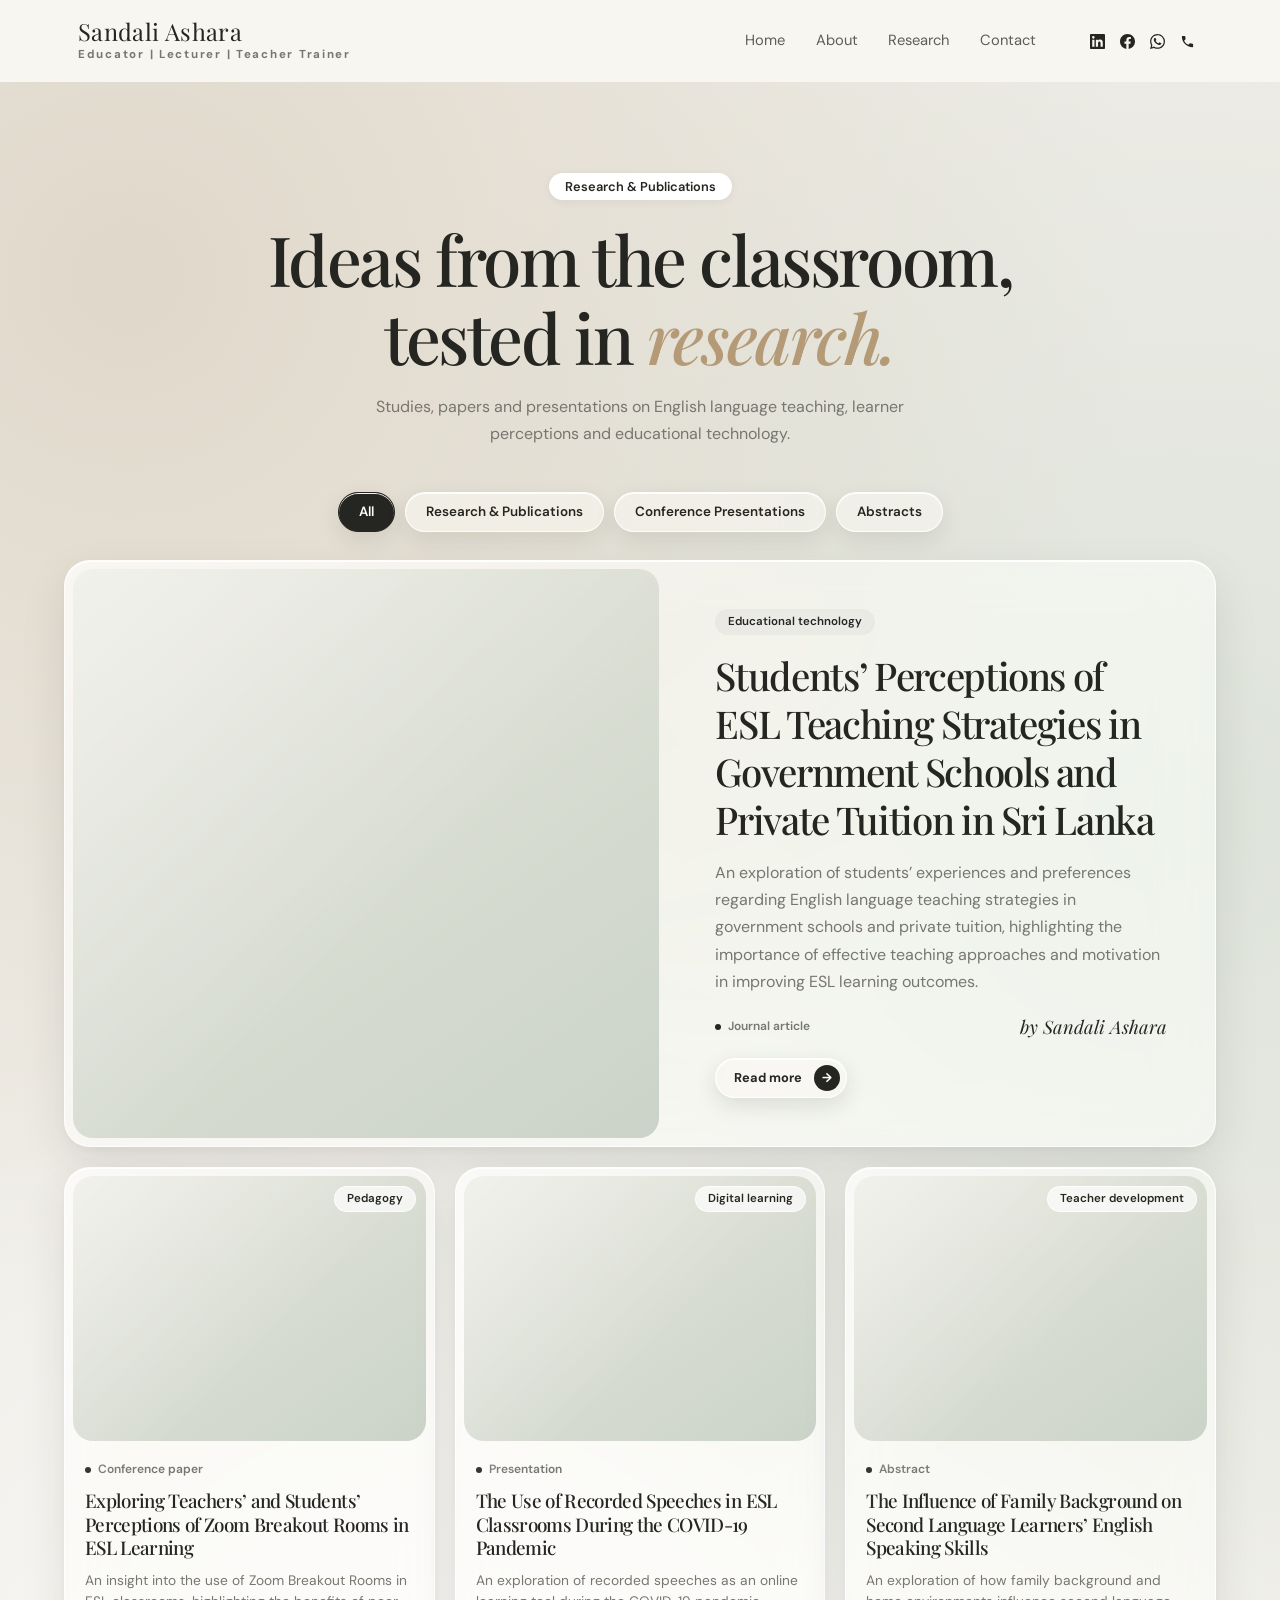
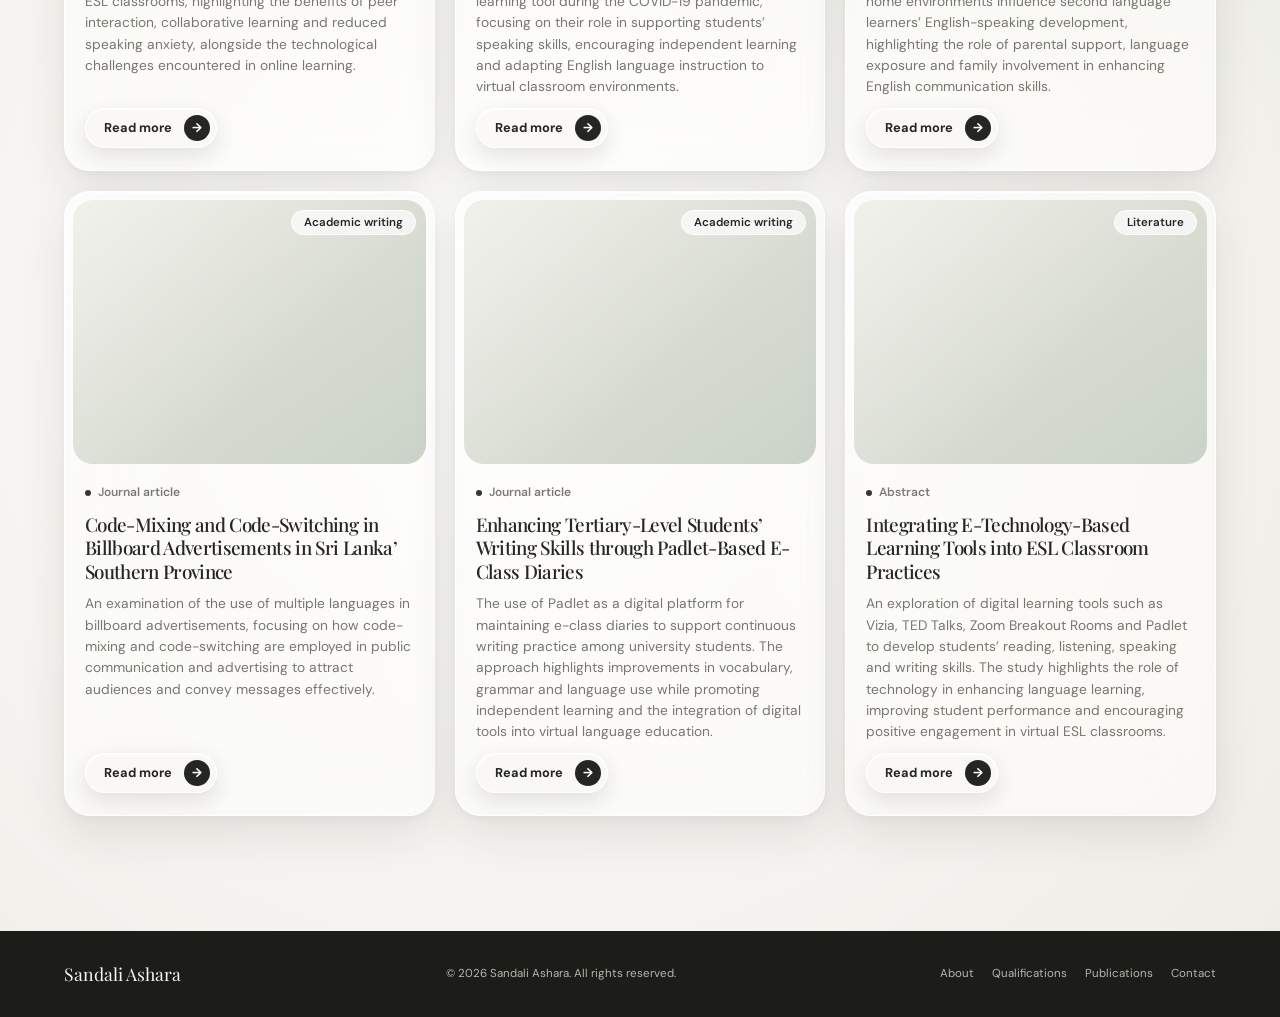
==== commit a8c14ff0: "Your commit message here" ====
--- a/article.html
+++ b/article.html
@@ -821,25 +821,25 @@
     const RESEARCH = [
       { cat: "research", title: "Students’ Perceptions of ESL Teaching Strategies in Government Schools and Private Tuition in Sri Lanka", tag: "Educational technology", type: "Journal article",
         desc: "An exploration of students’ experiences and preferences regarding English language teaching strategies in government schools and private tuition, highlighting the importance of effective teaching approaches and motivation in improving ESL learning outcomes.",
-        image: IMG + "research01.jpg", link: "#" },
+        image:"https://imag.sandaliashara.com/Research/Reading%20Literature%20to%20Build%20Critical%20Thinking.avif", link: "#" },
       { cat: "conference", title: "Exploring Teachers’ and Students’ Perceptions of Zoom Breakout Rooms in ESL Learning", tag: "Pedagogy", type: "Conference paper",
         desc: "An insight into the use of Zoom Breakout Rooms in ESL classrooms, highlighting the benefits of peer interaction, collaborative learning and reduced speaking anxiety, alongside the technological challenges encountered in online learning.",
-        image: IMG + "research02.jpg", link: "#" },
+        image: "https://imag.sandaliashara.com/Research/Learner%20Perceptions%20of%20Technology-Enhanced%20ESL%20Learning.avif", link: "#" },
       { cat: "conference", title: "The Use of Recorded Speeches in ESL Classrooms During the COVID-19 Pandemic", tag: "Digital learning", type: "Presentation",
         desc: "An exploration of recorded speeches as an online learning tool during the COVID-19 pandemic, focusing on their role in supporting students’ speaking skills, encouraging independent learning and adapting English language instruction to virtual classroom environments.",
-        image: IMG + "research03.jpg", link: "#" },
+        image: "https://imag.sandaliashara.com/Research/Digital%20Learning%20and%20Second-Language%20Development.avif", link: "#" },
       { cat: "conference", title: "The Influence of Family Background on Second Language Learners’ English Speaking Skills", tag: "Teacher development", type: "Abstract",
         desc: "An exploration of how family background and home environments influence second language learners’ English-speaking development, highlighting the role of parental support, language exposure and family involvement in enhancing English communication skills.",
-        image: IMG + "research04.jpg", link: "#" },
+        image: "https://imag.sandaliashara.com/Research/Innovative%20Teaching%20Strategies%20in%20the%20ESL%20Classroom.avif", link: "#" },
       { cat: "conference", title: "Code-Mixing and Code-Switching in Billboard Advertisements in Sri Lanka’ Southern Province", tag: "Academic writing", type: "Journal article",
         desc: "An examination of the use of multiple languages in billboard advertisements, focusing on how code-mixing and code-switching are employed in public communication and advertising to attract audiences and convey messages effectively.",
-        image: IMG + "research05.jpg", link: "#" },
+        image: "https://imag.sandaliashara.com/Research/Academic%20Research%20%26%20Inquiry.avif", link: "#" },
        { cat: "conference", title: "Enhancing Tertiary-Level Students’ Writing Skills through Padlet-Based E-Class Diaries", tag: "Academic writing", type: "Journal article",
         desc: "The use of Padlet as a digital platform for maintaining e-class diaries to support continuous writing practice among university students. The approach highlights improvements in vocabulary, grammar and language use while promoting independent learning and the integration of digital tools into virtual language education.",
-        image: IMG + "research05.jpg", link: "#" },
+        image: "https://imag.sandaliashara.com/Research/Academic%20Writing%20Support%20for%20Undergraduates.avif", link: "#" },
       { cat: "abstracts", title: "Integrating E-Technology-Based Learning Tools into ESL Classroom Practices", tag: "Literature", type: "Abstract",
         desc: "An exploration of digital learning tools such as Vizia, TED Talks, Zoom Breakout Rooms and Padlet to develop students’ reading, listening, speaking and writing skills. The study highlights the role of technology in enhancing language learning, improving student performance and encouraging positive engagement in virtual ESL classrooms.",
-        image: IMG + "research06.jpg", link: "#" }
+        image: "https://imag.sandaliashara.com/Research/Reflective%20Practice%20in%20Teacher%20Training.avif", link: "#" }
     ];
 
     /* ---------- Card templates ---------- */
